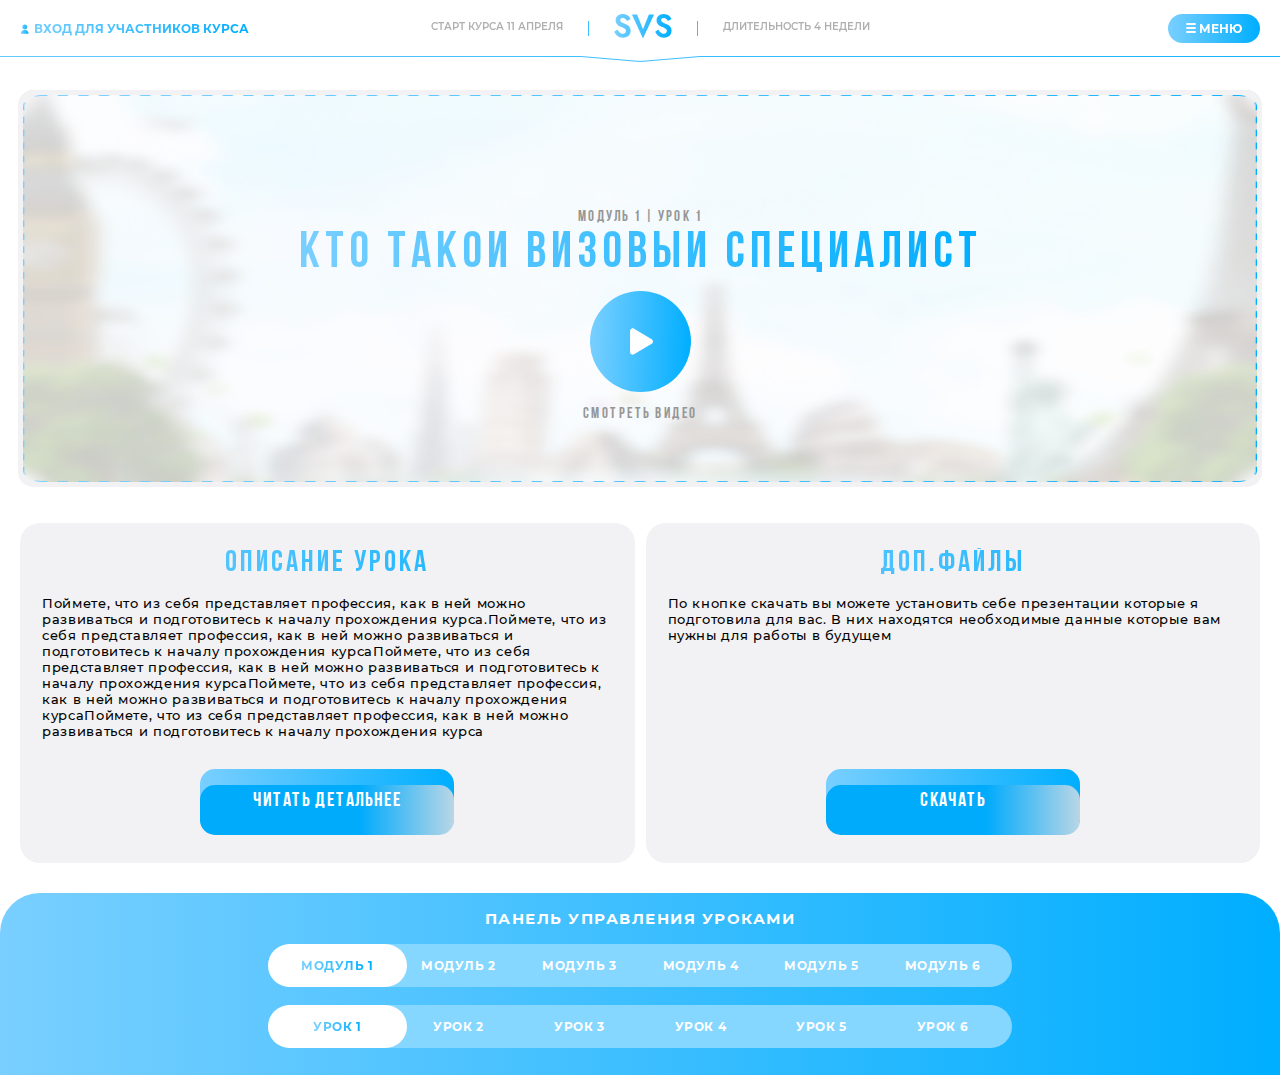
==== course.html @ a7e6e4e8 "dsa" ====
<!DOCTYPE html>
<html lang="ru">
  <head>
    <meta charset="UTF-8" />

    <meta http-equiv="X-UA-Compatible" content="IE=edge" />

    <meta name="viewport" content="width=device-width, initial-scale=1.0" />
    
    <meta name="viewport" content="width=device-width, initial-scale=1, maximum-scale=1">

    <title>SVS</title>

    
    <link
    rel="stylesheet"
    href="https://cdn.jsdelivr.net/npm/swiper@11/swiper-bundle.min.css"
     />

    <link rel="stylesheet" href="css/reset.css" />
    <link href="fonts/Bebas/stylesheet.css" rel="stylesheet" />
    <link href="fonts/Montserrat/stylesheet.css" rel="stylesheet" />
    <link href="https://fonts.googleapis.com/css2?family=Jost:ital,wght@0,100..900;1,100..900&display=swap" rel="stylesheet">
    <link rel="stylesheet" href="css/style.css" />
    <link rel="stylesheet" href="css/course.css">

  

  </head>
  <body>


    <menu class="header__menu">
      <div class="container">
        
        <nav class="footer__nav">
          <ul class="footer__nav-list">
            <li class="footer__nav-item"><a href="#welcome" class="footer__nav-link">ГЛАВНАЯ</a></li>
            <li class="footer__nav-item"><a href="#for" class="footer__nav-link">ДЛЯ КОГО?</a></li>
            <li class="footer__nav-item"><a href="#learn" class="footer__nav-link">ЧЕМУ НАУЧУСЬ?</a></li>
            <li class="footer__nav-item"><a href="#program" class="footer__nav-link">ПРОГРАММА ОБУЧЕНИЯ</a></li>
            <li class="footer__nav-item"><a href="#tariffs" class="footer__nav-link">ТАРИФЫ</a></li>
            <li class="footer__nav-item"><a href="#about" class="footer__nav-link">ОБ АВТОРЕ</a></li>
          </ul>
        </nav>

        <p class="footer__top-line"></p>
      
        <ul class="footer__soc-list">
          <li class="footer__soc-item"><a href="#" class="footer__soc-link">
            <svg class="footer__soc-img" width="16" height="16" viewBox="0 0 16 16" fill="none" xmlns="http://www.w3.org/2000/svg">
              <path d="M7.83489 1.7172C9.76913 1.7172 9.99853 1.72463 10.7628 1.76054C12.726 1.85218 13.643 2.80756 13.7324 4.80625C13.7674 5.5895 13.774 5.82479 13.774 7.80862C13.774 9.79307 13.7668 10.0277 13.7324 10.811C13.6424 12.8078 12.7278 13.7651 10.7628 13.8567C9.99853 13.8926 9.77034 13.9 7.83489 13.9C5.90066 13.9 5.67126 13.8926 4.90759 13.8567C2.93955 13.7644 2.02737 12.8047 1.93802 10.8104C1.90301 10.0271 1.89576 9.79245 1.89576 7.808C1.89576 5.82417 1.90361 5.5895 1.93802 4.80563C2.02797 2.80756 2.94256 1.85156 4.90759 1.75992C5.67186 1.72463 5.90066 1.7172 7.83489 1.7172ZM7.83489 0.37793C5.86746 0.37793 5.62115 0.386598 4.84842 0.42251C2.21753 0.546345 0.755384 2.0435 0.634646 4.74433C0.599028 5.53749 0.590576 5.79012 0.590576 7.808C0.590576 9.82588 0.599028 10.0791 0.634042 10.8717C0.754781 13.57 2.21451 15.0697 4.84782 15.1935C5.62115 15.2294 5.86746 15.2381 7.83489 15.2381C9.80233 15.2381 10.0492 15.2294 10.822 15.1935C13.4504 15.0697 14.9162 13.5725 15.0351 10.8717C15.0708 10.0791 15.0792 9.82588 15.0792 7.808C15.0792 5.79012 15.0708 5.53749 15.0357 4.74495C14.9174 2.04908 13.4559 0.546964 10.8226 0.423129C10.0492 0.386598 9.80233 0.37793 7.83489 0.37793ZM7.83489 3.99266C5.78053 3.99266 4.11494 5.70096 4.11494 7.808C4.11494 9.91504 5.78053 11.624 7.83489 11.624C9.88926 11.624 11.5549 9.91566 11.5549 7.808C11.5549 5.70096 9.88926 3.99266 7.83489 3.99266ZM7.83489 10.2847C6.50134 10.2847 5.42012 9.17637 5.42012 7.808C5.42012 6.44025 6.50134 5.33131 7.83489 5.33131C9.16845 5.33131 10.2497 6.44025 10.2497 7.808C10.2497 9.17637 9.16845 10.2847 7.83489 10.2847ZM11.7022 2.95059C11.2216 2.95059 10.8322 3.34996 10.8322 3.8422C10.8322 4.33444 11.2216 4.73381 11.7022 4.73381C12.1821 4.73381 12.5709 4.33444 12.5709 3.8422C12.5709 3.34996 12.1821 2.95059 11.7022 2.95059Z" fill="#fff"/>
              <defs>
              <linearGradient id="paint0_linear_238_10784" x1="0.590576" y1="9.74628" x2="15.0685" y2="10.1404" gradientUnits="userSpaceOnUse">
              <stop stop-color="#79CFFF"/>
              <stop offset="1" stop-color="#00AEFF"/>
              </linearGradient>
              </defs>
            </svg>  
            <span class="footer__soc-text">
              INSTAGRAM
            </span>
   
          </a></li>
          <li class="footer__soc-item"><a href="#" class="footer__soc-link">
            <svg width="16" height="14" viewBox="0 0 16 14" fill="none" xmlns="http://www.w3.org/2000/svg">
              <path d="M14.9995 0.666112L1.4162 5.91611C0.499531 6.24944 0.499531 6.83278 1.24953 6.99944L4.6662 8.08278L5.99953 12.0828C6.1662 12.4994 6.08286 12.6661 6.49953 12.6661C6.83286 12.6661 6.99953 12.4994 7.1662 12.3328C7.24953 12.2494 7.99953 11.4994 8.83286 10.6661L12.3329 13.2494C12.9995 13.5828 13.4162 13.4161 13.5829 12.6661L15.9162 1.74944C16.1662 0.832778 15.5829 0.332778 14.9995 0.666112ZM13.2495 3.16611L6.74953 9.08278L6.49953 11.8328L5.1662 7.83278L12.8329 2.99944C13.1662 2.74944 13.4995 2.91611 13.2495 3.16611Z" fill="#fff"/>
              <defs>
              <linearGradient id="paint0_linear_238_10781" x1="0.706299" y1="8.664" x2="15.9589" y2="9.16995" gradientUnits="userSpaceOnUse">
              <stop stop-color="#79CFFF"/>
              <stop offset="1" stop-color="#00AEFF"/>
              </linearGradient>
              </defs>
            </svg>           
            <span class="footer__soc-text">TELEGRAM</span>
          </a></li>
          <li class="footer__soc-item"><a href="#" class="footer__soc-link">
            <svg width="17" height="17" viewBox="0 0 17 17" fill="none" xmlns="http://www.w3.org/2000/svg">
              <path d="M0.666992 16.3333L1.78526 12.2675C1.09521 11.0773 0.732616 9.72819 0.733279 8.34476C0.735268 4.01962 4.27168 0.5 8.6168 0.5C10.7254 0.50066 12.7047 1.31806 14.1935 2.80111C15.6817 4.28417 16.501 6.25542 16.5003 8.35201C16.4983 12.6778 12.9619 16.1974 8.6168 16.1974C7.29769 16.1968 5.9978 15.8676 4.84639 15.2422L0.666992 16.3333ZM5.03995 13.8218C6.15092 14.4782 7.21152 14.8714 8.61415 14.872C12.2255 14.872 15.1673 11.9468 15.1693 8.35069C15.1706 4.74729 12.2427 1.82604 8.61945 1.82472C5.00548 1.82472 2.06565 4.74993 2.06432 8.34542C2.06366 9.8133 2.49585 10.9124 3.2217 12.0623L2.55949 14.469L5.03995 13.8218ZM12.5881 10.217C12.539 10.1352 12.4078 10.0864 12.2102 9.98812C12.0134 9.88983 11.0449 9.41549 10.8639 9.35017C10.6836 9.28486 10.5524 9.25187 10.4205 9.44847C10.2892 9.64441 9.91139 10.0864 9.79671 10.217C9.68204 10.3477 9.5667 10.3642 9.36982 10.2659C9.17295 10.1676 8.53792 9.96108 7.78556 9.29278C7.20025 8.77292 6.80451 8.13101 6.68984 7.93441C6.57516 7.73847 6.6779 7.63226 6.77601 7.53462C6.86483 7.44688 6.97288 7.30569 7.07165 7.1909C7.17174 7.07743 7.20422 6.99563 7.27051 6.86434C7.33614 6.73372 7.30366 6.61892 7.25394 6.52063C7.20422 6.42299 6.81048 5.45781 6.64675 5.06528C6.48634 4.6833 6.32393 4.73476 6.20329 4.72882L5.82545 4.72222C5.6942 4.72222 5.48076 4.77104 5.30046 4.96764C5.12016 5.16424 4.61107 5.63792 4.61107 6.60309C4.61107 7.56826 5.31703 8.50045 5.41514 8.63108C5.5139 8.7617 6.80385 10.7422 8.77987 11.5913C9.24984 11.7931 9.61707 11.9139 9.90277 12.0042C10.3747 12.1533 10.8043 12.1322 11.1437 12.0821C11.5222 12.026 12.309 11.6077 12.4734 11.1499C12.6378 10.6914 12.6378 10.2989 12.5881 10.217Z" fill="#fff"/>
              <defs>
              <linearGradient id="paint0_linear_238_10787" x1="0.666992" y1="10.4819" x2="16.488" y2="10.9236" gradientUnits="userSpaceOnUse">
              <stop stop-color="#79CFFF"/>
              <stop offset="1" stop-color="#00AEFF"/>
              </linearGradient>
              </defs>
            </svg>               
            <span class="footer__soc-text">       WHATSAPP</span>
          </a></li>
          <li class="footer__soc-item"><a href="#" class="footer__soc-link">
            <svg width="20" height="12" viewBox="0 0 20 12" fill="none" xmlns="http://www.w3.org/2000/svg">
              <path d="M19.1302 9.23666C18.6948 8.71395 18.1999 8.24547 17.7214 7.7924C17.5512 7.63127 17.3753 7.46468 17.2057 7.29904C16.7187 6.82296 16.701 6.6441 17.0865 6.10333C17.3532 5.73058 17.636 5.35734 17.9095 4.99637C18.1576 4.66888 18.4141 4.3302 18.66 3.99043L18.7105 3.92057C19.1804 3.27036 19.6664 2.59803 19.925 1.78697C19.9922 1.57298 20.0627 1.25809 19.9014 0.994786C19.7403 0.731698 19.4277 0.651434 19.2066 0.613945C19.0972 0.595393 18.9886 0.592861 18.8878 0.592861L15.8104 0.590659L15.785 0.590439C15.3197 0.590439 15.0061 0.809705 14.8264 1.26085C14.6549 1.69189 14.4664 2.15091 14.2514 2.58735C13.8235 3.45644 13.28 4.45743 12.4936 5.29227L12.4604 5.32778C12.3675 5.42758 12.2623 5.5406 12.1854 5.5406C12.1736 5.5406 12.1608 5.53835 12.1463 5.53378C11.9834 5.4703 11.874 5.07598 11.879 4.89255C11.8791 4.89001 11.8791 4.88748 11.8791 4.88495L11.877 1.32812C11.877 1.31579 11.8761 1.30357 11.8745 1.29134C11.7962 0.713146 11.6228 0.353224 10.9676 0.224901C10.9502 0.221433 10.9324 0.219727 10.9147 0.219727H7.71479C7.19346 0.219727 6.90621 0.431617 6.63618 0.748765C6.5633 0.833543 6.41158 1.01004 6.48678 1.22413C6.56308 1.44141 6.81075 1.48788 6.8914 1.50296C7.29173 1.57915 7.51738 1.82402 7.58129 2.25187C7.69288 2.99484 7.70659 3.78784 7.62445 4.74754C7.60155 5.01426 7.55625 5.22026 7.4816 5.39626C7.46426 5.43733 7.40277 5.57138 7.34006 5.57143C7.32013 5.57143 7.2625 5.56361 7.15751 5.49128C6.90929 5.32123 6.72768 5.07856 6.51595 4.77881C5.79567 3.76087 5.19116 2.63948 4.66762 1.34981C4.47346 0.875051 4.11084 0.609266 3.6461 0.601449C3.13545 0.593686 2.67247 0.589943 2.23091 0.589943C1.74845 0.589943 1.30116 0.594402 0.864385 0.603486C0.49048 0.610092 0.231852 0.722175 0.0957664 0.936873C-0.0405393 1.15174 -0.0316761 1.43398 0.122136 1.77563C1.3534 4.51292 2.46978 6.50317 3.742 8.22912C4.63344 9.43682 5.52757 10.2728 6.55559 10.8597C7.63866 11.4793 8.85242 11.7805 10.2661 11.7805C10.4264 11.7805 10.5921 11.7766 10.7592 11.7688C11.5806 11.7288 11.8854 11.4314 11.9239 10.6316C11.9423 10.2228 11.987 9.79416 12.1879 9.42856C12.3147 9.19823 12.433 9.19823 12.4718 9.19823C12.5467 9.19823 12.6395 9.23269 12.7392 9.29727C12.918 9.41398 13.0713 9.57032 13.197 9.7069C13.3153 9.83666 13.4323 9.96773 13.5494 10.0989C13.8021 10.3819 14.0634 10.6745 14.3363 10.952C14.9337 11.5598 15.5918 11.8271 16.3477 11.7691H19.1692C19.1752 11.7691 19.1813 11.7689 19.1873 11.7685C19.4684 11.7499 19.7119 11.594 19.8553 11.3406C20.033 11.0268 20.0294 10.6264 19.8457 10.2694C19.6374 9.86561 19.3671 9.52066 19.1302 9.23666Z" fill="#fff"/>
              <defs>
              <linearGradient id="paint0_linear_238_10795" x1="-0.000244286" y1="7.50804" x2="19.9532" y2="8.47171" gradientUnits="userSpaceOnUse">
              <stop stop-color="#79CFFF"/>
              <stop offset="1" stop-color="#00AEFF"/>
              </linearGradient>
              </defs>
            </svg>
            <span class="footer__soc-text">VKONTAKTE</span>
          </a></li>
     
        </ul>

      </div>
    </menu>

    <div class="popup__note">
      <div class="container">
        <div class="popup__note-inner">

          <h4 class="popup__auth-title">ЗАПИСЬ НА КУРС</h4>
          <h6 class="popup__auth-subtitle">ОСТАВЬТЕ СВОИ КОНТАКТЫ, МЫ С ВАМИ СВЯЖЕМСЯ</h6>
          <form class="popup__auth-form">
            <label for="name"></label>
            <input class="popup__auth-input" type="text" id="name" name="name" placeholder="ВВЕДИТЕ Ф.И.О"/>
            <label for="tel"></label>
            <input class="popup__auth-input" type="tel" id="tel" name="tel"  placeholder="ВАШ НОМЕР ТЕЛЕФОНА"/>
            <label for="inst"></label>
            <input class="popup__auth-input" type="text" id="inst" name="inst"  placeholder="ССЫЛКА НА INSTAGRAM"/>
  
            <button type="button" class="popup__auth-btn">ОТПРАВИТЬ ЗАЯВКУ</button>
          </form>
          <div class="popup__note-secure">
            <svg width="13" height="17" viewBox="0 0 13 17" fill="none" xmlns="http://www.w3.org/2000/svg">
              <path d="M6.50033 0.583496C4.3177 0.583496 2.54199 2.3592 2.54199 4.54183V6.91683H1.75033C1.3304 6.91683 0.927672 7.08364 0.63074 7.38058C0.333807 7.67751 0.166992 8.08024 0.166992 8.50016V14.8335C0.166992 15.2534 0.333807 15.6561 0.63074 15.9531C0.927672 16.25 1.3304 16.4168 1.75033 16.4168H11.2503C11.6703 16.4168 12.073 16.25 12.3699 15.9531C12.6668 15.6561 12.8337 15.2534 12.8337 14.8335V8.50016C12.8337 8.08024 12.6668 7.67751 12.3699 7.38058C12.073 7.08364 11.6703 6.91683 11.2503 6.91683H10.4587V4.54183C10.4587 2.3592 8.68295 0.583496 6.50033 0.583496ZM4.12533 4.54183C4.12533 3.23241 5.19091 2.16683 6.50033 2.16683C7.80974 2.16683 8.87533 3.23241 8.87533 4.54183V6.91683H4.12533V4.54183ZM7.29199 13.0309V14.8335H5.70866V13.0309C5.43188 12.8724 5.20964 12.6337 5.07123 12.3464C4.93283 12.059 4.88476 11.7365 4.93337 11.4212C4.98198 11.106 5.12498 10.8129 5.34351 10.5806C5.56205 10.3483 5.84587 10.1877 6.15753 10.1199C6.38903 10.0687 6.62907 10.0702 6.85994 10.1241C7.09081 10.178 7.30663 10.2831 7.49148 10.4316C7.67633 10.58 7.8255 10.7681 7.928 10.9819C8.03049 11.1957 8.08368 11.4297 8.08366 11.6668C8.0832 11.9437 8.00979 12.2156 7.8708 12.455C7.73182 12.6945 7.53218 12.8931 7.29199 13.0309Z" fill="#B2B2B2"/>
            </svg>
            <span class="popup__secure-text">ВАШИ ДАННЫЕ В БЕЗОПАСНОСТИ И НЕ БУДУТ ПЕРЕДАНЫ ТРЕТИМ ЛИЦАМ</span>  
          </div>

        </div>
        <a class="popup__note-link">
          <svg width="10" height="11" viewBox="0 0 10 11" fill="none" xmlns="http://www.w3.org/2000/svg">
            <path d="M0.575758 4.4242L0.646469 4.49491L3.07576 6.9242L3.14647 6.99491L3.21718 6.9242L3.92418 6.2172L3.99489 6.14648L3.92418 6.07577L2.44839 4.59998H6.14997H6.24997C6.53231 4.59998 6.81189 4.6556 7.07274 4.76364C7.33359 4.87169 7.5706 5.03006 7.77025 5.22971C7.96989 5.42935 8.12826 5.66637 8.23631 5.92722C8.34436 6.18807 8.39997 6.46764 8.39997 6.74998C8.39997 7.03233 8.34436 7.3119 8.23631 7.57275C8.12826 7.8336 7.96989 8.07062 7.77025 8.27026C7.5706 8.46991 7.33359 8.62828 7.07274 8.73633C6.81189 8.84437 6.53231 8.89999 6.24997 8.89999H6.14997H3.59997H3.49997H3.39997V8.90837C3.27794 8.929 3.16437 8.98705 3.0757 9.07572C2.96318 9.18824 2.89997 9.34086 2.89997 9.49999C2.89997 9.65912 2.96318 9.81173 3.0757 9.92425C3.16437 10.0129 3.27794 10.071 3.39997 10.0916V10.1H3.49997H3.59997H6.14997H6.24997H6.34997V10.0985C7.20217 10.0731 8.01414 9.72343 8.61878 9.11879C9.22341 8.51415 9.57305 7.70219 9.59848 6.84998H9.59997V6.74998V6.64998H9.59848C9.57305 5.79778 9.22341 4.98581 8.61878 4.38118C8.01414 3.77654 7.20217 3.4269 6.34997 3.40148V3.39998H6.24997H6.14997H2.44839L3.92418 1.9242L3.99489 1.85348L3.92418 1.78277L3.21718 1.07577L3.14647 1.00506L3.07576 1.07577L0.646469 3.50506L0.575758 3.57577L0.505047 3.64648L0.222258 3.92927L0.151547 3.99998L0.222258 4.0707L0.505047 4.35348L0.575758 4.4242Z" fill="#626262" stroke="#626262" stroke-width="0.2"/>
          </svg>
          ВЕРНУТЬСЯ НА ГЛАВНУЮ
        </a>
      </div>
    </div>

    <div class="popup__auth">
      <div class="container">
        <h4 class="popup__auth-title">АВТОРИЗАЦИЯ ДЛЯ УЧАСТНИКОВ КУРСА</h4>
        <h6 class="popup__auth-subtitle">АВТОРИЗИРУЙТЕСЬ ДЛЯ ВХОДА НА ПЛАТФОРМУ</h6>
        <form class="popup__auth-form">
          <label for="username"></label>
          <input class="popup__auth-input" type="text" id="login" name="username" placeholder="ВВЕДИТЕ ЛОГИН"/>
          <label for="pass"></label>
          <input class="popup__auth-input" type="password" id="pass" name="password" required placeholder="ВВЕДИТЕ ПАРОЛЬ"/>

          <button type="button" class="popup__auth-btn">ВОЙТИ</button>
        </form>
      </div>
    </div>

    <div class="popup__lesson">
      <div class="container">
        <h4 class="popup__auth-title">ОПИСАНИЕ УРОКА</h4>
        <img src="img/popup__lesson.png" alt="" class="popup__lessong-img">
        <p class="popup__lesson-text">
          Поймете, что из себя представляет профессия, как в ней можно развиваться и подготовитесь к началу прохождения курса.Поймете, что из себя представляет профессия, как в ней можно развиваться и подготовитесь к началу прохождения курсаПоймете, что из себя представляет профессия, как в ней можно развиваться и подготовитесь к началу прохождения курсаПоймете, что из себя представляет профессия, как в ней можно развиваться и подготовитесь к началу прохождения курсаПоймете, что из себя представляет профессия, как в ней можно развиваться и подготовитесь к началу прохождения курса.Поймете, что из себя представляет профессия, как в ней можно развиваться и подготовитесь к началу прохождения курса.Поймете, что из себя представляет профессия, как в ней можно развиваться и подготовитесь к началу прохождения курсаПоймете, что из себя представляет профессия, как в ней можно развиваться и подготовитесь к началу прохождения курсаПоймете, что из себя представляет профессия, как в ней можно развиваться и подготовитесь к началу прохождения курсаПоймете, что из себя представляет профессия, как в ней можно развиваться и подготовитесь к началу прохождения курсаПоймете, что из себя представляет профессия, как в ней можно развиваться и подготовитесь к началу прохождения курса.Поймете, что из себя представляет профессия, как в ней можно развиваться и подготовитесь к началу прохождения курсаПоймете, что из себя представляет профессия, как в ней можно развиваться и подготовитесь к началу прохождения курсаПоймете, что из себя представляет профессия, как в ней можно развиваться и подготовитесь к началу прохождения курсаПоймете, что из себя представляет профессия, как в ней можно развиваться и подготовитесь к началу прохождения курсаПоймете, что из себя представляет профессия, как в ней можно развиваться и подготовитесь к началу прохождения курса.Поймете, что из себя представляет профессия, как в ней можно развиваться и подготовитесь к началу прохождения курсаПоймете, что из себя представляет профессия, как в ней можно развиваться и подготовитесь к началу прохождения курсаПоймете, что из себя представляет профессия, как в ней можно развиваться и подготовитесь к началу прохождения курсаПоймете, что из себя представляет профессия, как в ней можно развиваться и подготовитесь к началу прохождения курсаПоймете, что из себя представляет профессия, как в ней можно развиваться и подготовитесь к началу прохождения курса.Поймете, что из себя представляет профессия, как в ней можно развиваться и подготовитесь к началу прохождения курсаПоймете, что из себя представляет профессия, как в ней можно развиваться и подготовитесь к началу прохождения курсаПоймете, что из себя представляет профессия, как в ней можно развиваться и подготовитесь к началу прохождения курсаПоймете, что из себя представляет профессия, как в ней можно развиваться и подготовитесь к началу прохождения курсаПоймете, что из себя представляет профессия, как в ней можно развиваться и подготовитесь к началу прохождения курса.Поймете, что из себя представляет профессия, как в ней можно развиваться и подготовитесь к началу прохождения курсаПоймете, что из себя представляет профессия, как в ней можно развиваться и подготовитесь к началу прохождения курсаПоймете, что из себя представляет профессия, как в ней можно развиваться и подготовитесь к началу прохождения курсаПоймете, что из себя представляет профессия, как в ней можно развиваться и подготовитесь к началу прохождения курсаПоймете, что из себя представляет профессия, как в ней можно развиваться и подготовитесь к началу прохождения курса.Поймете, что из себя представляет профессия, как в ней можно развиваться и подготовитесь к началу прохождения курсаПоймете, что из себя представляет профессия, как в ней можно развиваться и подготовитесь к началу прохождения курсаПоймете, что из себя представляет профессия, как в ней можно развиваться и подготовитесь к началу прохождения курсаПоймете, что из себя представляет профессия, как в ней можно развиваться и подготовитесь к началу прохождения курса
        </p>

        <a class="popup__lesson-link">
          <svg width="10" height="11" viewBox="0 0 10 11" fill="none" xmlns="http://www.w3.org/2000/svg">
            <path d="M0.575758 4.4242L0.646469 4.49491L3.07576 6.9242L3.14647 6.99491L3.21718 6.9242L3.92418 6.2172L3.99489 6.14648L3.92418 6.07577L2.44839 4.59998H6.14997H6.24997C6.53231 4.59998 6.81189 4.6556 7.07274 4.76364C7.33359 4.87169 7.5706 5.03006 7.77025 5.22971C7.96989 5.42935 8.12826 5.66637 8.23631 5.92722C8.34436 6.18807 8.39997 6.46764 8.39997 6.74998C8.39997 7.03233 8.34436 7.3119 8.23631 7.57275C8.12826 7.8336 7.96989 8.07062 7.77025 8.27026C7.5706 8.46991 7.33359 8.62828 7.07274 8.73633C6.81189 8.84437 6.53231 8.89999 6.24997 8.89999H6.14997H3.59997H3.49997H3.39997V8.90837C3.27794 8.929 3.16437 8.98705 3.0757 9.07572C2.96318 9.18824 2.89997 9.34086 2.89997 9.49999C2.89997 9.65912 2.96318 9.81173 3.0757 9.92425C3.16437 10.0129 3.27794 10.071 3.39997 10.0916V10.1H3.49997H3.59997H6.14997H6.24997H6.34997V10.0985C7.20217 10.0731 8.01414 9.72343 8.61878 9.11879C9.22341 8.51415 9.57305 7.70219 9.59848 6.84998H9.59997V6.74998V6.64998H9.59848C9.57305 5.79778 9.22341 4.98581 8.61878 4.38118C8.01414 3.77654 7.20217 3.4269 6.34997 3.40148V3.39998H6.24997H6.14997H2.44839L3.92418 1.9242L3.99489 1.85348L3.92418 1.78277L3.21718 1.07577L3.14647 1.00506L3.07576 1.07577L0.646469 3.50506L0.575758 3.57577L0.505047 3.64648L0.222258 3.92927L0.151547 3.99998L0.222258 4.0707L0.505047 4.35348L0.575758 4.4242Z" fill="white" stroke="white" stroke-width="0.2"/>
          </svg>
            
          ВЕРНУТЬСЯ НА ГЛАВНУЮ
        </a>
      </div>
    </div>

    <header class="header">
      <div class="container">
        <div class="header__inner">
          <button class="header__btn-auth">
            <svg class="header_btn-img" width="9" height="10" viewBox="0 0 9 10" fill="none" xmlns="http://www.w3.org/2000/svg">
              <path d="M4.79019 5.55415C6.16519 5.55415 7.27283 4.44651 7.27283 3.07151C7.27283 1.69651 6.16519 0.588867 4.79019 0.588867C3.43429 0.588867 2.30755 1.69651 2.30755 3.07151C2.30755 4.44651 3.41519 5.55415 4.79019 5.55415ZM4.80929 5.8788C0.684289 5.82151 0.932553 9.67914 0.932553 9.67914H8.62873C8.62873 9.67914 8.68603 5.93609 4.80929 5.8788Z" fill="url(#paint0_linear_2004_738)"/>
              <defs>
              <linearGradient id="paint0_linear_2004_738" x1="0.929687" y1="6.3197" x2="8.62448" y2="6.50164" gradientUnits="userSpaceOnUse">
              <stop stop-color="#79CFFF"/>
              <stop offset="1" stop-color="#00AEFF"/>
              </linearGradient>
              </defs>
            </svg>  
            <span>ВХОД ДЛЯ УЧАСТНИКОВ КУРСА</span>
          </button>
          <ul class="header__list">
            <li class="header__item">
              <span class="header__item-text">СТАРТ КУРСА 11 АПРЕЛЯ</span>
            </li>
            <li class="header__item">
              <p class="header__item-line"></p>
            </li>
            <li class="header__item">
              <a href="index.html" class="header__item-link">
                <img src="img/header__logo.svg" alt="" class="header__item-logo">
              </a>
            </li>
            <li class="header__item">
              <p class="header__item-line"></p>
            </li>
            <li class="header__item">
              <span class="header__item-text">ДЛИТЕЛЬНОСТЬ 4 НЕДЕЛИ</span>
            </li>
          </ul>
          <button class="header__menu-btn">
            <svg width="10" height="10" viewBox="0 0 10 10" fill="none" xmlns="http://www.w3.org/2000/svg">
              <path d="M1 1H9M1 5H9M1 9H9" stroke="white" stroke-width="1.83333" stroke-linecap="round" stroke-linejoin="round"/>
            </svg>
            <span>МЕНЮ</span>  
          </button>
        </div>

      </div>

    

    </header>

    <main class="main">

      <section class="course">
        <div class="container">
          <div class="course__inner">
            <div class="course__descr">
              <h4 class="popup__auth-title">ОПИСАНИЕ УРОКА</h4>
              <img src="img/popup__lesson.png" alt="" class="popup__lessong-img">
              <p class="popup__lesson-text">
                Поймете, что из себя представляет профессия, как в ней можно развиваться и подготовитесь к началу прохождения курса.Поймете, что из себя представляет профессия, как в ней можно развиваться и подготовитесь к началу прохождения курсаПоймете, что из себя представляет профессия, как в ней можно развиваться и подготовитесь к началу прохождения курсаПоймете, что из себя представляет профессия, как в ней можно развиваться и подготовитесь к началу прохождения курсаПоймете, что из себя представляет профессия, как в ней можно развиваться и подготовитесь к началу прохождения курса              </p>

              <button class="course__descr-btn">
                ЧИТАТЬ ДЕТАЛЬНЕЕ
              </button>
            </div>
            <div class="course__content">

              <div class="course__content-inner">
                <h5 class="course__content-toptitle">МОДУЛЬ 1 | УРОК 1</h5>
                <h2 class="course__content-title">Кто такой визовый специалист</h2>

                <img src="img/course__content-icon.svg" alt="" class="course__content-icon">
              <h5 class="course__content-toptitle">СМОТРЕТЬ ВИДЕО</h5>

              </div>
              <video class="course__content-video" src="video/course-1.mp4" controls preload="metadata"></video>

            </div>
            <div class="course__descr">
              <h4 class="popup__auth-title">ДОП.ФАЙЛЫ</h4>
              <img src="img/popup__lesson.png" alt="" class="popup__lessong-img">
              <p class="popup__lesson-text">
                По кнопке скачать вы можете установить себе презентации которые я подготовила для вас. В них находятся необходимые данные которые вам нужны для работы в будущем
              </p>

              <button class="course__descr-btn">
                СКАЧАТЬ
              </button>
            </div>
            <div class="course__descr-inner">
              <div class="course__descr">
                <h4 class="popup__auth-title">ОПИСАНИЕ УРОКА</h4>
                <img src="img/popup__lesson.png" alt="" class="popup__lessong-img">
                <p class="popup__lesson-text">
                  Поймете, что из себя представляет профессия, как в ней можно развиваться и подготовитесь к началу прохождения курса.Поймете, что из себя представляет профессия, как в ней можно развиваться и подготовитесь к началу прохождения курсаПоймете, что из себя представляет профессия, как в ней можно развиваться и подготовитесь к началу прохождения курсаПоймете, что из себя представляет профессия, как в ней можно развиваться и подготовитесь к началу прохождения курсаПоймете, что из себя представляет профессия, как в ней можно развиваться и подготовитесь к началу прохождения курса              </p>
  
                <button class="course__descr-btn">
                  ЧИТАТЬ ДЕТАЛЬНЕЕ
                </button>
              </div>
              <div class="course__descr">
                <h4 class="popup__auth-title">ДОП.ФАЙЛЫ</h4>
                <img src="img/popup__lesson.png" alt="" class="popup__lessong-img">
                <p class="popup__lesson-text">
                  По кнопке скачать вы можете установить себе презентации которые я подготовила для вас. В них находятся необходимые данные которые вам нужны для работы в будущем
                </p>
  
                <button class="course__descr-btn">
                  СКАЧАТЬ
                </button>
              </div>
            </div>
          </div>
        </div>
      </section>

    </main>

    <foooter class="course__footer">
      <div class="container">
        <div class="course__footer-inner">
          <h2 class="course__footer-title">ПАНЕЛЬ УПРАВЛЕНИЯ УРОКАМИ</h2>
          <div class="course__footer-btns">
            <button class="course__footer-btn active">
              <span class="course__footer-text">
                МОДУЛЬ 1
              </span>
            </button>
            <button class="course__footer-btn">
              <span class="course__footer-text">
                МОДУЛЬ 2
              </span>
            </button>
            <button class="course__footer-btn">
              <span class="course__footer-text">
                МОДУЛЬ 3
              </span>
            </button>
            <button class="course__footer-btn">
              <span class="course__footer-text">
                МОДУЛЬ 4
              </span>
            </button>
            <button class="course__footer-btn">
              <span class="course__footer-text">
                МОДУЛЬ 5
              </span>
            </button>
            <button class="course__footer-btn">
              <span class="course__footer-text">
                МОДУЛЬ 6
              </span>
            </button>
          </div>
          <div class="course__footer-btns">
            <button class="course__footer-btn active">
              <span class="course__footer-text">
                УРОК 1
              </span>
            </button>
            <button class="course__footer-btn">
              <span class="course__footer-text">
                УРОК 2
              </span>
            </button>
            <button class="course__footer-btn">
              <span class="course__footer-text">
                УРОК 3
              </span>
            </button>
            <button class="course__footer-btn">
              <span class="course__footer-text">
                УРОК 4
              </span>
            </button>
            <button class="course__footer-btn">
              <span class="course__footer-text">
                УРОК 5
              </span>
            </button>
            <button class="course__footer-btn">
              <span class="course__footer-text">
                УРОК 6
              </span>
            </button>
          </div>

          <div class="swiper-footer1 mobile">

            <div class="swiper-wrapper">

              <div class="swiper-slide">
                <button class="course__footer-btn active">
                  <span class="course__footer-text">
                    МОДУЛЬ 1
                  </span>
                </button>
              </div>
              <div class="swiper-slide">
                <button class="course__footer-btn ">
                  <span class="course__footer-text">
                    МОДУЛЬ 2
                  </span>
                </button>
              </div>
              <div class="swiper-slide">
                <button class="course__footer-btn ">
                  <span class="course__footer-text">
                    МОДУЛЬ 3
                  </span>
                </button>
              </div>
              <div class="swiper-slide">
                <button class="course__footer-btn ">
                  <span class="course__footer-text">
                    МОДУЛЬ 4
                  </span>
                </button>
              </div>
              <div class="swiper-slide">
                <button class="course__footer-btn ">
                  <span class="course__footer-text">
                    МОДУЛЬ 5
                  </span>
                </button>
              </div>
              <div class="swiper-slide">
                <button class="course__footer-btn ">
                  <span class="course__footer-text">
                    МОДУЛЬ 6
                  </span>
                </button>
              </div>
            

        
            </div>

            <div class="swiper-pagination"></div>

          </div>
          <div class="swiper-footer2 mobile">

            <div class="swiper-wrapper">

              <div class="swiper-slide">
                <button class="course__footer-btn active">
                  <span class="course__footer-text">
                    УРОК 1
                  </span>
                </button>
              </div>
              <div class="swiper-slide">
                <button class="course__footer-btn ">
                  <span class="course__footer-text">
                    УРОК 2
                  </span>
                </button>
              </div>
              <div class="swiper-slide">
                <button class="course__footer-btn ">
                  <span class="course__footer-text">
                    УРОК 3
                  </span>
                </button>
              </div>
              <div class="swiper-slide">
                <button class="course__footer-btn ">
                  <span class="course__footer-text">
                    УРОК 4
                  </span>
                </button>
              </div>
              <div class="swiper-slide">
                <button class="course__footer-btn ">
                  <span class="course__footer-text">
                    УРОК 5
                  </span>
                </button>
              </div>
              <div class="swiper-slide">
                <button class="course__footer-btn ">
                  <span class="course__footer-text">
                    УРОК 6
                  </span>
                </button>
              </div>
            

        
            </div>

            <div class="swiper-pagination"></div>

          </div>
        </div>
      </div>
    </foooter>


    <script src="https://cdn.jsdelivr.net/npm/swiper@11/swiper-bundle.min.js"></script>
    <script src="js/course.js"></script>
    <script src="js/main.js"></script>


  </body>
</html>
---- fonts/Bebas/stylesheet.css ----
@font-face {
    font-family: 'Bebas Neue';
    src: url('BebasNeueBold.eot');
    src: local('Bebas Neue Bold'), local('BebasNeueBold'),
        url('BebasNeueBold.eot?#iefix') format('embedded-opentype'),
        url('BebasNeueBold.woff2') format('woff2'),
        url('BebasNeueBold.woff') format('woff'),
        url('BebasNeueBold.ttf') format('truetype');
    font-weight: bold;
    font-style: normal;
}

@font-face {
    font-family: 'Bebas Neue';
    src: url('BebasNeue-Thin.eot');
    src: local('Bebas Neue Thin'), local('BebasNeue-Thin'),
        url('BebasNeue-Thin.eot?#iefix') format('embedded-opentype'),
        url('BebasNeue-Thin.woff2') format('woff2'),
        url('BebasNeue-Thin.woff') format('woff'),
        url('BebasNeue-Thin.ttf') format('truetype');
    font-weight: 100;
    font-style: normal;
}

@font-face {
    font-family: 'Bebas Neue';
    src: url('BebasNeueLight.eot');
    src: local('Bebas Neue Light'), local('BebasNeueLight'),
        url('BebasNeueLight.eot?#iefix') format('embedded-opentype'),
        url('BebasNeueLight.woff2') format('woff2'),
        url('BebasNeueLight.woff') format('woff'),
        url('BebasNeueLight.ttf') format('truetype');
    font-weight: 300;
    font-style: normal;
}

@font-face {
    font-family: 'Bebas Neue Book';
    src: url('BebasNeueBook.eot');
    src: local('Bebas Neue Book'), local('BebasNeueBook'),
        url('BebasNeueBook.eot?#iefix') format('embedded-opentype'),
        url('BebasNeueBook.woff2') format('woff2'),
        url('BebasNeueBook.woff') format('woff'),
        url('BebasNeueBook.ttf') format('truetype');
    font-weight: normal;
    font-style: normal;
}

@font-face {
    font-family: 'Bebas Neue';
    src: url('BebasNeueRegular.eot');
    src: local('Bebas Neue Regular'), local('BebasNeueRegular'),
        url('BebasNeueRegular.eot?#iefix') format('embedded-opentype'),
        url('BebasNeueRegular.woff2') format('woff2'),
        url('BebasNeueRegular.woff') format('woff'),
        url('BebasNeueRegular.ttf') format('truetype');
    font-weight: normal;
    font-style: normal;
}



@font-face {
    font-family: 'Corvetta';
    src: url('../Corvetta/Corvetta.ttf');
    font-weight: 400;
    font-style: normal;
}
@font-face {
    font-family: 'Nebula';
    src: url('../Nebula/Nebula-Regular.otf');
    font-weight: 400;
    font-style: normal;
}
---- fonts/Montserrat/stylesheet.css ----
@font-face {
    font-family: 'Montserrat';
    src: url('Montserrat-ExtraLight.eot');
    src: local('Montserrat ExtraLight'), local('Montserrat-ExtraLight'),
        url('Montserrat-ExtraLight.eot?#iefix') format('embedded-opentype'),
        url('Montserrat-ExtraLight.woff2') format('woff2'),
        url('Montserrat-ExtraLight.woff') format('woff'),
        url('Montserrat-ExtraLight.ttf') format('truetype');
    font-weight: 200;
    font-style: normal;
}

@font-face {
    font-family: 'Montserrat';
    src: url('Montserrat-MediumItalic.eot');
    src: local('Montserrat Medium Italic'), local('Montserrat-MediumItalic'),
        url('Montserrat-MediumItalic.eot?#iefix') format('embedded-opentype'),
        url('Montserrat-MediumItalic.woff2') format('woff2'),
        url('Montserrat-MediumItalic.woff') format('woff'),
        url('Montserrat-MediumItalic.ttf') format('truetype');
    font-weight: 500;
    font-style: italic;
}

@font-face {
    font-family: 'Montserrat';
    src: url('Montserrat-Italic.eot');
    src: local('Montserrat Italic'), local('Montserrat-Italic'),
        url('Montserrat-Italic.eot?#iefix') format('embedded-opentype'),
        url('Montserrat-Italic.woff2') format('woff2'),
        url('Montserrat-Italic.woff') format('woff'),
        url('Montserrat-Italic.ttf') format('truetype');
    font-weight: normal;
    font-style: italic;
}

@font-face {
    font-family: 'Montserrat';
    src: url('Montserrat-Regular.eot');
    src: local('Montserrat Regular'), local('Montserrat-Regular'),
        url('Montserrat-Regular.eot?#iefix') format('embedded-opentype'),
        url('Montserrat-Regular.woff2') format('woff2'),
        url('Montserrat-Regular.woff') format('woff'),
        url('Montserrat-Regular.ttf') format('truetype');
    font-weight: normal;
    font-style: normal;
}

@font-face {
    font-family: 'Montserrat';
    src: url('Montserrat-ThinItalic.eot');
    src: local('Montserrat Thin Italic'), local('Montserrat-ThinItalic'),
        url('Montserrat-ThinItalic.eot?#iefix') format('embedded-opentype'),
        url('Montserrat-ThinItalic.woff2') format('woff2'),
        url('Montserrat-ThinItalic.woff') format('woff'),
        url('Montserrat-ThinItalic.ttf') format('truetype');
    font-weight: 100;
    font-style: italic;
}

@font-face {
    font-family: 'Montserrat';
    src: url('Montserrat-Bold.eot');
    src: local('Montserrat Bold'), local('Montserrat-Bold'),
        url('Montserrat-Bold.eot?#iefix') format('embedded-opentype'),
        url('Montserrat-Bold.woff2') format('woff2'),
        url('Montserrat-Bold.woff') format('woff'),
        url('Montserrat-Bold.ttf') format('truetype');
    font-weight: bold;
    font-style: normal;
}

@font-face {
    font-family: 'Montserrat';
    src: url('Montserrat-Light.eot');
    src: local('Montserrat Light'), local('Montserrat-Light'),
        url('Montserrat-Light.eot?#iefix') format('embedded-opentype'),
        url('Montserrat-Light.woff2') format('woff2'),
        url('Montserrat-Light.woff') format('woff'),
        url('Montserrat-Light.ttf') format('truetype');
    font-weight: 300;
    font-style: normal;
}

@font-face {
    font-family: 'Montserrat';
    src: url('Montserrat-Black.eot');
    src: local('Montserrat Black'), local('Montserrat-Black'),
        url('Montserrat-Black.eot?#iefix') format('embedded-opentype'),
        url('Montserrat-Black.woff2') format('woff2'),
        url('Montserrat-Black.woff') format('woff'),
        url('Montserrat-Black.ttf') format('truetype');
    font-weight: 900;
    font-style: normal;
}

@font-face {
    font-family: 'Montserrat';
    src: url('Montserrat-Medium.eot');
    src: local('Montserrat Medium'), local('Montserrat-Medium'),
        url('Montserrat-Medium.eot?#iefix') format('embedded-opentype'),
        url('Montserrat-Medium.woff2') format('woff2'),
        url('Montserrat-Medium.woff') format('woff'),
        url('Montserrat-Medium.ttf') format('truetype');
    font-weight: 500;
    font-style: normal;
}

@font-face {
    font-family: 'Montserrat';
    src: url('Montserrat-ExtraLightItalic.eot');
    src: local('Montserrat ExtraLight Italic'), local('Montserrat-ExtraLightItalic'),
        url('Montserrat-ExtraLightItalic.eot?#iefix') format('embedded-opentype'),
        url('Montserrat-ExtraLightItalic.woff2') format('woff2'),
        url('Montserrat-ExtraLightItalic.woff') format('woff'),
        url('Montserrat-ExtraLightItalic.ttf') format('truetype');
    font-weight: 200;
    font-style: italic;
}

@font-face {
    font-family: 'Montserrat';
    src: url('Montserrat-BlackItalic.eot');
    src: local('Montserrat Black Italic'), local('Montserrat-BlackItalic'),
        url('Montserrat-BlackItalic.eot?#iefix') format('embedded-opentype'),
        url('Montserrat-BlackItalic.woff2') format('woff2'),
        url('Montserrat-BlackItalic.woff') format('woff'),
        url('Montserrat-BlackItalic.ttf') format('truetype');
    font-weight: 900;
    font-style: italic;
}

@font-face {
    font-family: 'Montserrat';
    src: url('Montserrat-ExtraBoldItalic.eot');
    src: local('Montserrat ExtraBold Italic'), local('Montserrat-ExtraBoldItalic'),
        url('Montserrat-ExtraBoldItalic.eot?#iefix') format('embedded-opentype'),
        url('Montserrat-ExtraBoldItalic.woff2') format('woff2'),
        url('Montserrat-ExtraBoldItalic.woff') format('woff'),
        url('Montserrat-ExtraBoldItalic.ttf') format('truetype');
    font-weight: 800;
    font-style: italic;
}

@font-face {
    font-family: 'Montserrat';
    src: url('Montserrat-SemiBoldItalic.eot');
    src: local('Montserrat SemiBold Italic'), local('Montserrat-SemiBoldItalic'),
        url('Montserrat-SemiBoldItalic.eot?#iefix') format('embedded-opentype'),
        url('Montserrat-SemiBoldItalic.woff2') format('woff2'),
        url('Montserrat-SemiBoldItalic.woff') format('woff'),
        url('Montserrat-SemiBoldItalic.ttf') format('truetype');
    font-weight: 600;
    font-style: italic;
}

@font-face {
    font-family: 'Montserrat';
    src: url('Montserrat-ExtraBold.eot');
    src: local('Montserrat ExtraBold'), local('Montserrat-ExtraBold'),
        url('Montserrat-ExtraBold.eot?#iefix') format('embedded-opentype'),
        url('Montserrat-ExtraBold.woff2') format('woff2'),
        url('Montserrat-ExtraBold.woff') format('woff'),
        url('Montserrat-ExtraBold.ttf') format('truetype');
    font-weight: 800;
    font-style: normal;
}

@font-face {
    font-family: 'Montserrat';
    src: url('Montserrat-BoldItalic.eot');
    src: local('Montserrat Bold Italic'), local('Montserrat-BoldItalic'),
        url('Montserrat-BoldItalic.eot?#iefix') format('embedded-opentype'),
        url('Montserrat-BoldItalic.woff2') format('woff2'),
        url('Montserrat-BoldItalic.woff') format('woff'),
        url('Montserrat-BoldItalic.ttf') format('truetype');
    font-weight: bold;
    font-style: italic;
}

@font-face {
    font-family: 'Montserrat';
    src: url('Montserrat-LightItalic.eot');
    src: local('Montserrat Light Italic'), local('Montserrat-LightItalic'),
        url('Montserrat-LightItalic.eot?#iefix') format('embedded-opentype'),
        url('Montserrat-LightItalic.woff2') format('woff2'),
        url('Montserrat-LightItalic.woff') format('woff'),
        url('Montserrat-LightItalic.ttf') format('truetype');
    font-weight: 300;
    font-style: italic;
}

@font-face {
    font-family: 'Montserrat';
    src: url('Montserrat-SemiBold.eot');
    src: local('Montserrat SemiBold'), local('Montserrat-SemiBold'),
        url('Montserrat-SemiBold.eot?#iefix') format('embedded-opentype'),
        url('Montserrat-SemiBold.woff2') format('woff2'),
        url('Montserrat-SemiBold.woff') format('woff'),
        url('Montserrat-SemiBold.ttf') format('truetype');
    font-weight: 600;
    font-style: normal;
}

@font-face {
    font-family: 'Montserrat';
    src: url('Montserrat-Thin.eot');
    src: local('Montserrat Thin'), local('Montserrat-Thin'),
        url('Montserrat-Thin.eot?#iefix') format('embedded-opentype'),
        url('Montserrat-Thin.woff2') format('woff2'),
        url('Montserrat-Thin.woff') format('woff'),
        url('Montserrat-Thin.ttf') format('truetype');
    font-weight: 100;
    font-style: normal;
}
---- css/style.css ----
html {
  box-sizing: border-box;
  -webkit-box-sizing: border-box;
  -moz-box-sizing: border-box;
}

*,
*::after,
*::before {
  box-sizing: inherit;
  -webkit-box-sizing: border-box;
  -moz-box-sizing: border-box;
}
html,
body {
  overflow-x: hidden;
}
body {
  position: relative;
}

body {
  color: #000000;
  font-family: "Bebas Neue", sans-serif;
  font-style: normal;
  line-height: normal;
  overflow-x: hidden;
  font-weight: 500;
  background: white;
}

input,
textarea {
  font-family: "Bebas Neue", sans-serif;
}

input:focus, textarea:focus{
  outline: none;
}

button {
  padding: 0;
}

a,
button {
  text-decoration: none;
  color: inherit;
  -webkit-transition: 0.3s all ease;
  -moz-transition: 0.3s all ease;
  -ms-transition: 0.3s all ease;
  -o-transition: 0.3s all ease;
  transition: 0.3s all ease;
  cursor: pointer;
  font-family: "Bebas Neue", sans-serif;
  border: none;
}

svg,
svg g,
svg g path,
svg path,
::before,
::after {
  -webkit-transition: 0.3s all ease;
  -moz-transition: 0.3s all ease;
  -ms-transition: 0.3s all ease;
  -o-transition: 0.3s all ease;
  transition: 0.3s all ease;
}

h1 {
  font-size: 150px;
  font-weight: bold;
  line-height: 100%;

  background-image: linear-gradient(90deg, #79cfff 0%, #00aeff 100%);
  color: transparent;
  -webkit-background-clip: text;
  background-clip: text;

  letter-spacing: calc(150px / 10);
}

h2 {
  font-size: 65px;
  font-weight: bold;
  line-height: 100%;

  background-image: linear-gradient(90deg, #79cfff 0%, #00aeff 100%);
  color: transparent;
  -webkit-background-clip: text;
  background-clip: text;

  letter-spacing: calc(65px / 10);
}

img {
  object-fit: cover;
}

ul {
  list-style: none;
}

.mobile {
  display: none !important;
}

.container {
  max-width: 1640px;
  padding: 0 20px;
  margin: 0 auto;
}

.header {
  background: url("../img/header__back.png") no-repeat center;
  position: fixed;
  top: -5px;
  width: 100%;
  z-index: 99;
  
}

.header__inner {
  display: flex;
  align-items: center;
  justify-content: space-between;
  padding: 16px 0 21px;
}

.header__btn-auth {
  background: #fff;
  display: flex;
  align-items: center;
  gap: 5px;
  font-family: "Montserrat", sans-serif;
  font-weight: bold;
  font-size: 12px;

  /*/ accent color /*/

  background-image: linear-gradient(90deg, #79cfff 0%, #00aeff 100%);
  color: transparent;
  -webkit-background-clip: text;
  background-clip: text;

  /*/  accent color /*/
}


/*/ header-menu /*/

.header__menu, .popup__auth, .popup__note, .popup__lesson{
  position: fixed;
  width: 100%;
  top: 54px;
  z-index: 98;
  height: calc(100svh - 50px);
  background: #fff;
  transition: .3s all ease;
  transform: translateY(-110%);
}

/*/ popup-note /*/

.popup__note{
  background: transparent;
  backdrop-filter: blur(50px);
}

.popup__note .container{
  display: flex;
  flex-direction: column;
  justify-content: center;
  align-items: center;
  height: 100%;
}

.popup__note-inner{
  background: #fff;
  border-radius: 10px;
  padding: 38px 22px;
  display: flex;
  flex-direction: column;
  align-items: center;
  margin-top: 55px;
  position: relative;
  z-index: 1;
}

.popup__note .popup__auth-subtitle{
  margin: 0px 0 13px;
}

.popup__note .popup__auth-form{
  min-width: 308px;
}

.popup__secure-text{
  max-width: 213px;
  display: block;
  font-weight: bold;
  font-family: "Montserrat", sans-serif;
  font-size: 10px;
  color: #b2b2b2;
  text-align: center;
}

.popup__note-secure{
  display: flex;
  align-items: center;
  gap: 5px;
  margin-top: 10px;
}

.popup__note-link{
  margin-top: 70px;
  background: #FFFFFF;
  border-radius: 40px;
  padding: 16px 23px;
  display: flex;
  align-items: center;
  gap: 5px;
  color: #626262;
  font-weight: bold;
  font-family: "Montserrat", sans-serif;
  font-size: 10px;
}

.popup__note-link:hover{
  opacity: 0.7;
}

.popup__note .popup__auth-btn::after{
  content: '';
  color: #FE0000;
  font-size: 8px;
  font-weight: 500;
  font-family: "Montserrat", sans-serif;
  position: absolute;
  top: -14px;
  transform: translate(-50%, 0%);
  left: 50%;
  min-width: 205px;
  opacity: 0;
  transition: .3s all ease;

}
.popup__note .popup__auth-btn.error-name::after{
  content: 'ЗАПОЛНИТЕ ФОРМУ “Ф.И.О”';
  opacity: 1;
}
.popup__note .popup__auth-btn.error-tel::after{
  content: 'ЗАПОЛНИТЕ ФОРМУ “НОМЕР ТЕЛЕФОНА””';
  opacity: 1;
}
.popup__note .popup__auth-btn.error-inst::after{
  content: 'ЗАПОЛНИТЕ ФОРМУ “ССЫЛКА НА INSTAGRAM”';
  opacity: 1;
}
.popup__note .popup__auth-btn.success::after{
  content: 'Успешно!';
  opacity: 1;
  font-size: 10px;
  color: green;
}

/*/ popup-note /*/



/*/ popup-auth /*/


.popup__auth:before{
  content: '';
  position: absolute;
  background: url('../img/popup__plane.svg') no-repeat center;
  width: 170px;
  height: 152px;
  background-size: 100% 100%;
  top: 70px;
  left: 160px;
}
.popup__auth:after{
  content: '';
  position: absolute;
  background: url('../img/popup__plane.svg') no-repeat center;
  width: 170px;
  height: 152px;
  background-size: 100% 100%;
  top: 70px;
  right: 160px;
  transform: scale(-1, 1);
}

.popup__auth .container{
  display: flex;align-items: center;
  flex-direction: column;
  padding-top: 30px;
}

.popup__auth-form{
  display: flex;
  flex-direction: column;
  min-width: 308px;

}

.popup__auth-title{
  font-size: 15px;
  background-image: linear-gradient(90deg, #79cfff 0%, #00aeff 100%);
  font-weight: bold;
  color: transparent;
  -webkit-background-clip: text;
  background-clip: text;
  font-family: "Montserrat", sans-serif;
}

.popup__auth-subtitle{
  font-size: 10px;
  margin: 4px 0 13px;
  color: #626262;
  font-family: "Montserrat", sans-serif;
}

.popup__auth-input{
  width: 100%;
  border-radius: 20px;
  background: #eeee;
  color: #626262;
  font-family: "Montserrat", sans-serif;
  font-size: 10px;
  border: 0;
  margin-bottom: 10px;
  padding: 20px 15px;
  font-weight: bold;
  position: relative;
}

.popup__auth-input:focus::placeholder{
  display: none;
  opacity: 0;
}

.popup__auth-input::placeholder{
  position: absolute;
  transition: .3s all ease;
  left: 50%;
  margin-bottom: -20px;
  transform: translate(-50%, 0%);
}

.popup__auth-btn{
  margin-top: 9px;
  background: linear-gradient(90deg, #79cfff 0%, #00aeff 100%);
  width: 100%;
  border-radius: 20px;
  padding: 21px 0;
  font-size: 12px;
  font-family: "Montserrat", sans-serif;
  font-weight: bold;
  color: #fff;
  position: relative;
}


.popup__auth-btn::after{
  content: 'ДАННЫЕ БЫЛИ ВВЕДЕНЫ НЕВЕРНО';
  color: #FE0000;
  font-size: 8px;
  font-weight: 500;
  font-family: "Montserrat", sans-serif;
  position: absolute;
  top: -14px;
  transform: translate(-50%, 0%);
  left: 50%;
  min-width: 160px;
  opacity: 0;
  transition: .3s all ease;
}

.popup__auth-btn.error::after{
  opacity: 1;
}


.header__menu.active, .popup__auth.active, .popup__note.active, .popup__lesson.active{
  
  transform: translateY(0%);
}

/*/ popup-auth /*/

.header__menu:before{
  content: '';
  position: absolute;
  background: url('../img/popup__plane.svg') no-repeat center;
  width: 76px;
  height: 68px;
  background-size: 100% 100%;
  top: 40px;
  left: 160px;
}
.header__menu:after{
  content: '';
  position: absolute;
  background: url('../img/popup__plane.svg') no-repeat center;
  width: 76px;
  height: 68px;
  background-size: 100% 100%;
  top: 40px;
  right: 160px;
  transform: scale(-1, 1);
}

.popup__auth.active ~ .header .header__list{
  margin-left: 161px;
}
.header__menu.active ~ .header .header__list{
  margin-right: 96px;
}

.header__menu .footer__nav-link:hover{
  opacity: 0.6;
}

.header__menu .footer__soc-link::before, .popup__lesson-link::before{
  opacity: 0;
  background: linear-gradient(355deg, #85d3ff 0%, #00aeff 100%);
  box-shadow: 13px -2px 22px rgba(255, 255, 255, 0.12) inset;
  filter: blur(25px);
  background-size: 100% 100%;
  content: "";
  position: absolute;
  top: 0px;
  width: 100%;
  height: 100%;
  z-index: -1;
  left: 0px;
}

.header__menu .footer__soc-link:hover::before, .popup__lesson-link:hover::before{
  opacity: 1;
}

.header__menu-btn span{
  transition: .3s all ease;
}


.header__menu .container{
  max-width: 734px;
  padding-top: 27px;
}

.header__menu .footer__nav-link{
  color: #626262;
  font-size: 12px;
}

.header__menu .footer__top-line{
  background: linear-gradient(90deg, #79cfff 0%, #00aeff 100%);
}

.header__menu .footer__soc-link{
  background: linear-gradient(90deg, #79cfff 0%, #00aeff 100%);
  height: 100%;
}
.header__menu .footer__soc-text{
  font-size: 12px;
  color: #fff;
}


  /*/ header-menu  /*/

.header__list {
  display: flex;
  align-items: center;
  gap: 25px;
  margin-right: 116px;
}


.header__item-text {
  font-size: 10px;
  font-weight: 600;
  color: #afafaf;
  display: block;
  margin-bottom: 3px;
  font-family: "Montserrat", sans-serif;
}

.header__item-line {
  width: 1px;
  height: 15px;
  background: linear-gradient(90deg, #79cfff 0%, #00aeff 100%);
}

.header__menu-btn {
  background: linear-gradient(90deg, #79cfff 0%, #00aeff 100%);
  font-size: 12px;
  font-weight: bold;
  color: #fff;
  padding: 7px 18px;
  font-family: "Montserrat", sans-serif;
  border-radius: 20px;
  cursor: pointer;
}

.main{
  margin-top: 63px;
}

.welcome {
  overflow: hidden;
  position: relative;
  margin-top: -7px;
}

.welcome::before {
  content: "";
  position: absolute;
  background: url("../img/welcome__back.jpg");
  z-index: -4;
  top: -60px;
  width: 100%;
  height: calc(100% + 60px);
}

.welcome .container {
  padding-top: 152px;
  padding-bottom: 158px;
}

.welcome__inner-toptitles {
  display: flex;
  justify-content: space-between;
  max-width: 1100px;
  margin-left: 226px;

  position: relative;
  z-index: -4;
}

.welcome__toptitle {
  font-size: 25px;
  font-weight: bold;
  line-height: 100.1%;
  letter-spacing: calc(25px / 10);

  background-image: linear-gradient(90deg, #79cfff 0%, #00aeff 100%);
  color: transparent;
  -webkit-background-clip: text;
  background-clip: text;
}

.welcome__inner-titles {
  display: flex;
  justify-content: space-between;
  max-width: 1235px;
  margin: -8px 0px 0px 105px;
  position: relative;
  z-index: -4;
}

.welcome__inner-subtitles {
  display: flex;
  justify-content: space-between;
  max-width: 1105px;
  margin: -14px 0px 0px 222px;

  position: relative;
  z-index: -4;
}

.welcome__subtitle {
  line-height: auto;
  font-family: "Corvetta", sans-serif;

  font-size: 16px;
  font-weight: 400;
  letter-spacing: calc(16px / 10);

  background-image: linear-gradient(90deg, #79cfff 0%, #00aeff 100%);
  color: transparent;
  -webkit-background-clip: text;
  background-clip: text;
}

.welcome__back-img {
  position: absolute;
  left: 51%;
  bottom: -54px;
  transform: translate(-50%, 0%);
  z-index: -3;
}

.welcome__btn {
  display: block;
  margin: 0 auto;
  margin-top: 287px;
  font-size: 30px;
  letter-spacing: calc(30px / 20);
  padding: 35px 100px;
  color: #fff;
  text-align: center;
  border-radius: 15px;
  background-image: linear-gradient(90deg, #79cfff 0%, #00aeff 100%);
  position: relative;
}

.welcome__btn-back {
  position: absolute;
  bottom: -3px;
  left: -0.5px;
  z-index: -1;
  cursor: pointer;
}

.for {
  margin-top: -5px;
  z-index: 5;
  padding: 20px 0 62px;
  background: url("../img/for__back.png");
  position: relative;
  background-size: 100%;
}

.for::before {
  content: "";
  position: absolute;
  bottom: 0px;
  right: 0px;
  background: url("../img/for__back-photo.png");
  width: 512px;
  height: 287px;
}

.for .container {
  max-width: 1556px;
}

.for__title-img {
  display: list-item;
  margin: 0px auto;
}

.for__toptitle {
  line-height: auto;
  font-family: "Corvetta", sans-serif;
  font-size: 10px;
  font-weight: 400;
  letter-spacing: calc(10px / 10);
  color: #969696;
  margin-top: 16px;
  margin-bottom: 2px;

  text-align: center;
}

.for__title {
  text-align: center;
}

.for__list {
  display: grid;
  grid-template-columns: repeat(4, 20.7%);
  gap: 50px 87px;
  margin-top: 55px;
}

.for__item {
  display: flex;
  flex-direction: column;
  align-items: center;
  gap: 11px;
}

.for__item:nth-child(2),
.for__item:nth-child(3),
.for__item:nth-child(5),
.for__item:nth-child(8) {
  margin-top: 59px;
}

.for__item:nth-child(4) {
  margin-top: -8px;
}

.for__item-box {
  position: relative;
  display: flex;
  justify-content: center;
}

.for__item-title {
  position: absolute;
  bottom: 10.5px;
  left: 50%;
  transform: translate(-50%, 0%);
  font-size: 22px;
  letter-spacing: calc(22px / 10);

  background-image: linear-gradient(90deg, #79cfff 0%, #00aeff 100%);
  color: transparent;
  -webkit-background-clip: text;
  background-clip: text;
}

.for__item-text {
  max-width: 295px;
  font-weight: 500;
  font-size: 15px;
  font-family: "Montserrat", sans-serif;
  letter-spacing: calc(15px / 20);

  text-align: center;
}

.for__item:nth-child(2) .for__item-text {
  max-width: 331px;
}
.for__item:nth-child(5) .for__item-text {
  min-width: 350px;
}
.for__item:nth-child(8) .for__item-text {
  min-width: 345px;
}

.for__btn {
  display: block;
  margin: 0 auto;
  margin-top: 8px;
  font-size: 25px;
  letter-spacing: calc(25px / 20);
  padding: 24px 77px;
  color: #fff;
  text-align: center;
  border-radius: 10px;
  background-image: linear-gradient(90deg, #79cfff 0%, #00aeff 100%);
  position: relative;
}

.for__btn-back {
  position: absolute;
  bottom: -3px;
  left: -0.5px;
  z-index: -1;
  cursor: pointer;
}

.learn {
  margin-top: -5px;
  z-index: 5;
  padding: 28px 0 62px;
  background: url("../img/learn__back.png");
  position: relative;
  background-size: 100%;
}

.learn .for__title-img {
  width: 30px;
  height: 30px;
}

.learn .for__toptitle {
  margin: 28px 0px 2px;
}

.learn__inner {
  display: flex;
  margin-top: 150px;
}

.learn__list {
  display: flex;
  flex-direction: column;
  gap: 40px;
}

.learn__list:last-of-type {
  margin-right: -20px;
}

.learn__item {
  display: flex;
  align-items: center;
  gap: 12px;
}

.learn__item-text {
  font-size: 15px;
  font-weight: 500;
  font-family: "Montserrat", sans-serif;
  letter-spacing: calc(15px / 20);
  max-width: 350px;
}

.learn__list:first-of-type .learn__item:nth-child(4) .learn__item-text {
  max-width: 408px;
}
.learn__list:first-of-type .learn__item:nth-child(5) .learn__item-text {
  max-width: 416px;
}
.learn__list:first-of-type .learn__item:nth-child(6) .learn__item-text {
  max-width: 408px;
}
.learn__list:last-of-type .learn__item:nth-child(2) .learn__item-text {
  max-width: 368px;
}

.learn__inner-btn {
  display: none;
}

.learn__inner-img {
  margin: -100px auto 0 -9px;
}

.learn__inner:last-of-type {
  margin: 36px 0px 55px;
}

.learn__inner-left {
  width: 100%;
  margin-right: 68px;
  background: linear-gradient(90deg, #c7edff 0%, #00aeff 100%);
  padding: 5px;
  border-radius: 20px;
}

.learn__left-img {
  margin-bottom: -5px;
}

.learn__right-img {
  margin: 0px 20px -33px 12px;
}

.learn__border-box {
  background: url("../img/border-box.png") no-repeat center;

  background-size: 100% 100%;
  display: flex;
  align-items: center;
  height: 100%;
}

.learn__inner-article {
  display: flex;
  align-items: center;
}

.learn__inner-right {
  padding: 5px;
  width: 100%;
  background: linear-gradient(90deg, #ffdeb7 0%, #ff920e 100%);
  border-radius: 20px;
}

.learn__article-box {
  margin-left: 5px;
}

.learn__article-title {
  font-weight: bold;
  font-size: 30px;
  letter-spacing: calc(30px / 20);
  color: #fff;
  max-width: 282px;
  line-height: 30px;
}

.learn__article-subtitle {
  font-weight: 500;
  font-size: 15px;
  letter-spacing: calc(15px / 20);
  color: #fff;
  max-width: 228px;
  font-family: "Montserrat", sans-serif;
}

.learn__inner-right .learn__article-subtitle {
  max-width: 266px;
}

.learn__inner-article .learn__article-img:first-of-type {
  height: 90px;
}
.learn__inner-article .learn__article-img:last-of-type {
  height: 93px;
  margin-left: 5px;
}

.program .for__toptitle {
  margin-top: 36px;
  font-size: 11px;
  letter-spacing: calc(11px / 20);
}

.program__list {
  display: flex;
  flex-direction: column;
  gap: 57px;
  margin: 37px auto 0;
  max-width: 1109px;
}

.program__item-inner:first-of-type {
  padding: 6px 0 20px;
  margin-bottom: -17px;
  background: linear-gradient(90deg, #79cfff 0%, #00aeff 100%);
  border-radius: 20px 20px 0px 0px;
}

.program__inner-title {
  text-align: center;
  color: #fff;
  font-weight: bold;
  line-height: 100%;
  font-size: 17px;
  letter-spacing: calc(17px / 15);
}

.program__item-inner:last-of-type {
  background: #f2f1f3;
  padding: 5px;
  border-radius: 20px;
}

.program__descr-item {
  display: flex;
  align-items: center;
  gap: 9px;
}

.program__descr-item:nth-child(10) .program__descr-lesson,
.program__descr-item:nth-child(11) .program__descr-lesson,
.program__descr-item:nth-child(12) .program__descr-lesson {
  width: 91px;
}

.program__border-box {
  background: url("../img/border-box-program.png") no-repeat center;
  background-size: 100% 100%;
  display: flex;
  justify-content: space-between;
  height: 100%;
  width: 100%;
  padding: 30px 47px 30px 40px;
}

.program__item-line {
  height: auto;
  width: 1px;
  background: linear-gradient(90deg, #79cfff 0%, #00aeff 100%);
}

.program__descr-line {
  background: linear-gradient(90deg, #79cfff 0%, #00aeff 100%);
  height: 1px;
  width: 100%;
  margin: 5px 0;
}

.program__item-title {
  font-size: 25px;
  font-weight: bold;
  letter-spacing: calc(25px / 10);
}

.program__item-descr {
  min-width: 561px;
}

.program__item-content {
  max-width: 389px;
}

.program__descr-list {
  display: flex;
  flex-direction: column;
  gap: 20px;
  margin-top: 14px;
}

.program__descr-lesson {
  background: linear-gradient(90deg, #79cfff 0%, #00aeff 100%);

  font-size: 14px;
  font-weight: 600;
  letter-spacing: calc(14px / 20);
  font-family: "Montserrat", sans-serif;
  border-radius: 20px;
  color: #fff;
  display: flex;
  justify-content: center;
  align-items: center;
  height: 26px;
  width: 81px;
}

.program__descr-name {
  font-size: 16px;
  font-weight: 500;
  letter-spacing: calc(14px / 20);
  font-family: "Montserrat", sans-serif;
  border-radius: 20px;
}

.program__content-item {
  font-size: 16px;
  font-weight: 500;
  letter-spacing: calc(16px / 20);
  font-family: "Montserrat", sans-serif;
  position: relative;
  margin: 12px 0px 0px 17px;
  display: block;
  line-height: 20px;
}

.program__content-item::before {
  content: "";
  width: 5px;
  height: 5px;
  border-radius: 50%;
  background: linear-gradient(90deg, #79cfff 0%, #00aeff 100%);
  position: absolute;
  left: -16px;
  top: 5px;
}

.tariffs {
  margin: 66px 0 147px;
}

.tariffs__list {
  display: flex;
  justify-content: space-between;
  margin-top: 132px;
}

.tariffs__item {
  position: relative;
  background: #f2f1f3;
  padding: 20px 47px 23px;
  max-width: 443px;
}

.tariffs__item::before {
  top: -35px;
  left: 0px;
  content: "";
  position: absolute;
  background: url("../img/tariffs__item-back.png") no-repeat center;
  width: 100%;
  height: 35px;
}

.tariffs__item-img {
  position: absolute;
  top: -90px;
  left: 50%;
  transform: translate(-50%, 0);
}

.tariffs__item:last-child .tariffs__item-img {
  transform: scale(-1, 1) translate(-50%, 0);
  right: 50%;
  top: -70px;
  left: unset;
}

.tariffs__item h3,
.tariffs__item h4,
.tariffs__item h5 {
  background-image: linear-gradient(90deg, #79cfff 0%, #00aeff 100%);
  color: transparent;
  -webkit-background-clip: text;
  background-clip: text;
}

.tariffs__item-title {
  text-align: center;
  font-size: 35px;
  font-weight: bold;
  letter-spacing: calc(35px / 10);
}

.tariffs__item-subtitle {
  text-align: center;
  font-size: 15px;
  font-weight: bold;
  letter-spacing: calc(15px / 10);
  margin: -5px 0px 26px;
}

.tariffs__list-title {
  font-size: 18px;
  font-weight: bold;
  letter-spacing: calc(18px / 20);
  font-family: "Montserrat", sans-serif;
  margin-bottom: 8.5px;
}

.tariffs__list-item {
  position: relative;
  font-size: 15px;
  font-weight: 500;
  letter-spacing: calc(15px / 15);
  font-family: "Montserrat", sans-serif;
  margin: 0px 0px 22px 9px;
}

ul .tariffs__list-item:last-child {
  margin-bottom: 0px;
}

.tariffs__list-item::before {
  content: "";
  width: 5px;
  height: 5px;
  border-radius: 50%;
  background: linear-gradient(90deg, #79cfff 0%, #00aeff 100%);
  position: absolute;
  left: -16px;
  top: 5px;
}

.tariffs__list-eco {
  margin-bottom: 26px;
}

.tariffs__list-eco .tariffs__list-item:first-of-type {
  max-width: 262px;
}

.tariffs__item:nth-child(1) .tariffs__list-basic,
.tariffs__item:nth-child(1) .tariffs__list-prem,
.tariffs__item:nth-child(2) .tariffs__list-prem {
  opacity: 0.3;
}

.tariffs__list-basic {
  margin-bottom: 26px;
}
.tariffs__list-basic .tariffs__list-item:first-of-type {
  max-width: 262px;
}

.price__text-old {
  text-decoration: line-through;
  color: #c8c8c8;
  font-size: 25px;
  font-weight: 500;
  letter-spacing: calc(25px / 20);
  font-family: "Montserrat", sans-serif;
  text-align: center;
  margin: 33px 0 -6px;
}

.price__text-new {
  font-weight: bold;
  font-size: 40px;
  text-align: center;
  font-family: "Montserrat", sans-serif;
  letter-spacing: calc(40px / 15);
  background-image: linear-gradient(90deg, #79cfff 0%, #00aeff 100%);
  color: transparent;
  -webkit-background-clip: text;
  background-clip: text;
}

.tariffs__btn {
  background: linear-gradient(90deg, #79cfff 0%, #00aeff 100%);
  padding: 28px 74px 23px;
  font-weight: bold;
  font-size: 25px;
  letter-spacing: calc(25px / 20);
  border-radius: 15px;
  margin: 18px auto 0px;
  display: block;
  color: #fff;
}

.about {
  background: url("../img/about__back.png") no-repeat center;
  background-position: 0 29%;
  background-size: 100% 100%;
  min-height: 890px;
  position: relative;
  overflow: hidden;
  margin-bottom: -5px;
}

.about__inner {
  display: flex;
  justify-content: space-between;
  margin-top: 142px;
}

.about__descr {
  border-radius: 30px;
  background: #fff;
  backdrop-filter: blur(100px);
  display: flex;
  flex-direction: column;
  gap: 28px;
  padding: 40px 57px 30px 30px;
}

.about__descr.numbers{
  display: none;
}

.about__descr:last-child {
  max-width: 425px;
}

.about__descr-list {
  display: flex;
  gap: 15px;
}

.about__descr-title {
  font-weight: bold;
  font-size: 25px;
  letter-spacing: calc(25px / 12);
  background-image: linear-gradient(90deg, #79cfff 0%, #00aeff 100%);
  color: transparent;
  -webkit-background-clip: text;
  background-clip: text;
  margin-top: -5px;
}

.about__descr-text {
  font-weight: 500;
  font-size: 13px;
  font-family: "Montserrat", sans-serif;
  letter-spacing: calc(13px / 9);
  line-height: 100%;
  max-width: 290px;
}

.about__descr .about__descr-list:nth-child(2) .about__descr-text {
  max-width: 300px;
}

.about__article-title {
  font-weight: bold;
  font-size: 35px;
  letter-spacing: calc(35px / 10);
  background-image: linear-gradient(90deg, #79cfff 0%, #00aeff 100%);
  color: transparent;
  -webkit-background-clip: text;
  background-clip: text;
}

.about__article-subtitle {
  font-weight: bold;
  font-size: 15px;
  letter-spacing: calc(15px / 10);
  background-image: linear-gradient(90deg, #79cfff 0%, #00aeff 100%);
  color: transparent;
  -webkit-background-clip: text;
  background-clip: text;
  line-height: 12px;
}

.about__descr-bottom {
  display: flex;
  justify-content: center;
  gap: 80px;
}

.about__content {
  position: absolute;
  bottom: 0px;
  left: 50%;
  transform: translate(-50%, 0%);
}

.about__content-img {
  position: absolute;
  bottom: -28px;
  z-index: -2;

  left: calc(50% - 5px);
  width: 452px;
  transform: translate(-50%, 0%);
}

.about__content .welcome__btn {
  margin: 0;
  position: relative;
  bottom: 79px;
}

.about__descr-article {
  display: flex;
  flex-direction: column;
  align-items: center;
  margin-top: -5px;
}

.footer {
  position: relative;
  z-index: 9;
}

.footer__inner-top {
  background: url("../img/footer__top-back.png") no-repeat center;
  background-size: 100% 100%;

  color: #fff;
  padding: 24px 0 36px;
}

.footer__inner-top .container {
  max-width: 1017px;
}

.footer__rights {
  text-align: center;
  font-size: 10px;
  font-weight: 500;

  font-family: "Jost", sans-serif;
}

.footer__rights.numbers, .footer__title.numbers{
  display: none;
}

.footer__title {
  text-align: center;
  font-size: 25px;
  font-weight: 600;
  line-height: 21px;
  font-family: "Jost", sans-serif;
  margin-bottom: 25px;
}

.footer__nav-list {
  display: flex;
  align-items: center;
  justify-content: space-between;
}

.footer__nav-link {
  font-weight: bold;
  font-size: 15px;
  position: relative;
  font-family: "Montserrat", sans-serif;
}

.footer__top-line {
  width: 100%;
  height: 1px;
  background: #fff;
  margin: 20px 0 18px;
}

.footer__soc-list {
  display: flex;
  justify-content: space-between;
}

.footer__soc-text {
  display: flex;
  align-items: center;
  gap: 6px;

  font-weight: bold;
  font-size: 15px;
  font-family: "Montserrat", sans-serif;
  line-height: 100%;

  background-image: linear-gradient(90deg, #79cfff 0%, #00aeff 100%);
  color: transparent;
  -webkit-background-clip: text;
  background-clip: text;
}
.footer__soc-link {
  background: #fff;
  border-radius: 20px;
  padding: 10px 19px;
  display: flex;
  align-items: center;
  gap: 5px;
}
.footer__inner-bottom {
  display: flex;
  align-items: center;
  justify-content: space-between;
  background: linear-gradient(90deg, #242424 0%, #131313 100%);
}

.footer__bottom-toptitle {
  font-family: "Nebula", sans-serif;
  font-size: 10px;
  font-weight: 400;
  text-align: center;
  color: #575757;
  letter-spacing: calc(10px / 10);
}

.footer__bottom-title {
  font-family: "Nebula", sans-serif;
  font-size: 25px;
  font-weight: 400;
  text-align: center;
  text-transform: uppercase;
  background-image: linear-gradient(90deg, #cbbb8c 0%, #937e55 100%);
  color: transparent;
  -webkit-background-clip: text;
  background-clip: text;
  letter-spacing: calc(25px / 10);
}

.header__btn-auth::before{
  content: unset;
}

button:hover::before,
button:hover p::before,
button:hover p::after, .footer__soc-link:hover::before, .footer__nav-link:hover::before {
  opacity: 1;
}

button,
button p {
  position: relative;
}

.welcome__btn p::before {
  width: 19px;
  height: 19px;

  left: -70px;

  top: 8px;
}
.welcome__btn p::after {
  width: 19px;
  height: 19px;

  right: -80px;

  top: 8px;
}

button p::before {
  background: url("../img/btn__hover-img.svg") no-repeat center;
  width: 15px;
  height: 15px;
  position: absolute;
  left: -55px;
  content: "";
  top: 8px;
  opacity: 0;
}
button p::after {
  background: url("../img/btn__hover-img.svg") no-repeat center;
  width: 15px;
  height: 15px;
  position: absolute;
  right: -55px;
  content: "";
  top: 8px;
  opacity: 0;
}

button::before {
  opacity: 0;
  background: linear-gradient(355deg, #85d3ff 0%, #00aeff 100%);
  box-shadow: 13px -2px 22px rgba(255, 255, 255, 0.12) inset;
  filter: blur(25px);
  background-size: 100% 100%;
  content: "";
  position: absolute;
  top: 0px;
  width: 100%;
  height: 100%;
  z-index: -1;
  left: 0px;
}

.footer__soc-link{
  position: relative;
}

.footer__soc-link::before, .footer__nav-link::before{
  opacity: 0;
  background: linear-gradient(355deg, #fff 0%, #fff 100%);
  box-shadow: 13px -2px 22px rgba(255, 255, 255, 0.12) inset;
  filter: blur(25px);
  background-size: 100% 100%;
  content: "";
  position: absolute;
  top: 0px;
  width: 100%;
  height: 100%;
  z-index: -1;
  left: 0px;
}

.footer__inner-top{
  z-index: -2;
  position: relative;
}

.footer__soc-list{
  z-index: 5;
}

@media (max-width: 1280px) {
  .header__inner {
    padding-top: 19px;
  }
  .header__item-logo {
    width: 58px;
  }
  .header__item-link {
    display: block;
  }
  .welcome .container {
    padding-top: 86px;
    padding-bottom: 114px;
  }
  .welcome__inner-toptitles {
    max-width: 754px;
    margin-left: 182px;
  }
  .welcome__toptitle {
    font-size: 20px;
    letter-spacing: calc(20px / 10);
  }
  .welcome__inner-titles {
    max-width: 767px;
    margin: -4px 0px 0px 179px;
  }
  .welcome__title {
    font-size: 100px;
    letter-spacing: calc(100px / 10);
  }
  .welcome__inner-subtitles {
    max-width: 751px;
    margin: 0px 0px 0px 184px;
  }
  .welcome__subtitle {
    font-size: 11px;
    letter-spacing: calc(11px / 10);
  }
  .welcome__back-img {
    width: 396px;
  }
  .welcome__back-img {
    left: 51.7%;
    bottom: -42px;
  }
  .welcome__btn {
    margin-top: 319px;
    font-size: 25px;
    letter-spacing: calc(25px / 19);
    padding: 24px 72px;
    border-radius: 10px;
  }
  .welcome__btn-back {
    width: 100%;
    height: 100%;
  }
  h2 {
    font-size: 50px;
    letter-spacing: calc(50px / 10);
  }
  .for__toptitle {
    margin-top: 12px;
  }
  .for__list {
    grid-template-columns: repeat(3, 22.7%);
    gap: 41px 184px;
    margin-top: 38px;
    padding: 0 10px;
  }
  .for__item-title {
    font-size: 20px;
    letter-spacing: calc(20px / 10);
  }
  .for__item-text {
    font-size: 13px;
    letter-spacing: calc(13px / 20);
    max-width: unset;
  }
  .for__item-img {
    width: 220px;
  }
  .for__item:nth-child(2),
  .for__item:nth-child(3),
  .for__item:nth-child(5),
  .for__item:nth-child(8) {
    margin-top: 0px;
  }
  .for__item:nth-child(2) {
    gap: 18px;
  }
  .for__item:nth-child(2) .for__item-title {
    bottom: 3.5px;
  }
  .for__item:nth-child(4) {
    grid-column-start: 1;
    grid-column-end: 3;
    margin-left: -30px;
    margin-bottom: 10px;
  }
  .for__item-text {
    max-width: 262px;
  }
  .for__item:nth-child(5) {
    margin-left: -163%;
    margin-bottom: 10px;
  }
  .for__item:nth-child(8) .for__item-text {
    min-width: unset;
  }
  .for__item:nth-child(8) .for__item-img {
    width: 245px;
  }
  .for__btn {
    margin-top: 16px;
    font-size: 22px;
    letter-spacing: calc(22px / 20);
    padding: 23px 66px;
  }
  .for__btn-back {
    width: 100%;
    bottom: -3px;
    left: 0.5px;
  }
  .for {
    padding-bottom: 53px;
  }
  .learn .for__title-img {
    width: 22px;
    height: 22px;
  }
  .learn {
    padding: 21px 0 5px;
  }
  .learn .for__toptitle {
    margin: 14px 0px 2px;
  }
  .learn__inner-img {
    width: 447px;
    height: 439px;
  }
  .learn__item {
    flex-direction: column;
    align-items: start;
  }
  .learn__item-text {
    font-size: 13px;
    letter-spacing: calc(13px / 20);
  }
  .learn__inner {
    margin-top: 40px;
    position: relative;
  }
  .learn__list:last-of-type {
    margin-left: 55px;
  }
  .learn__list {
    gap: 16px;
  }
  .learn__inner-img {
    margin: 0px auto 0px -63px;
  }
  .learn__list:last-of-type .learn__item:nth-child(2) .learn__item-text {
    max-width: 319px;
  }
  .learn__list:first-of-type .learn__item:nth-child(4) .learn__item-text {
    max-width: 365px;
  }
  .learn .for__btn {
    display: none;
  }
  .for__btn.learn__inner-btn {
    display: block;
    position: absolute;
    bottom: 6px;
    left: 50%;
    transform: translate(-50%, 0);
  }
  .learn__inner-btn .for__btn-back {
    bottom: -2px;
    height: 100%;
    border-radius: 10px;
  }
  .learn__inner:last-of-type {
    margin: 46px 0px 55px;
  }
  .learn__left-img {
    width: 266px;
  }
  .learn__right-img {
    width: 266px;
  }
  .learn__inner-article .learn__article-img:first-of-type {
    width: 20.5px;
    height: 70px;
  }
  .learn__inner-article .learn__article-img:last-of-type {
    height: 71px;
    width: 16px;
    margin-left: 5px;
    margin-top: -5px;
  }
  .learn__article-title {
    font-size: 20px;
    letter-spacing: calc(20px / 20);
    line-height: normal;
  }
  .learn__article-subtitle {
    font-size: 13px;
    letter-spacing: calc(13px / 20);
    line-height: normal;
  }
  .learn__inner-article {
    margin-left: 15px;
    margin-top: 5px;
  }
  .learn__inner-left {
    margin-right: 26px;
  }
  .learn__inner-right,
  .learn__inner-left {
    overflow: hidden;
    min-height: 210px;
  }
  .learn__right-img {
    margin: 0px -58px -33px 12px;
  }
  .learn__inner-right .learn__inner-article .learn__article-img:first-of-type {
    width: 33px;
    height: 70px;
  }
  .learn__article-title {
    max-width: 198px;
  }
  .learn__inner-right .learn__article-subtitle {
    max-width: 240px;
  }
  .program .for__toptitle {
    font-size: 10px;
    letter-spacing: calc(10px / 20);
  }
  .program__list {
    margin-top: 41px;
    max-width: 1000px;
    gap: 40px;
  }
  .program__inner-title {
    font-size: 13px;
    letter-spacing: calc(13px / 15);
  }
  .program__item-title {
    font-size: 20px;
    letter-spacing: calc(20px / 10);
  }
  .program__descr-lesson {
    font-size: 10px;
    letter-spacing: calc(10px / 20);
    width: 69px;
    height: 21px;
  }
  .program__descr-name {
    font-size: 13px;
    letter-spacing: calc(13px / 20);
  }
  .program__border-box {
    padding: 30px 30px 35px 36px;
  }
  .program__descr-list {
    margin-top: 15px;
  }
  .program__item-descr {
    min-width: 492px;
  }
  .program__descr-line {
    margin: 9px 0;
  }
  .program__item-content {
    max-width: 381px;
  }
  .program__content-item {
    font-size: 13px;
    letter-spacing: calc(13px / 20);
    margin: 11px 0px 0px 15px;
    line-height: 16px;
  }
  .program__content-item::before {
    left: -15px;
    top: 7px;
  }

  .tariffs {
    margin: 96px 0 85px;
  }
  .tariffs__item {
    padding: 24px 14px 27px 20px;
    max-width: 360px;
  }
  .tariffs__item-title {
    font-size: 30px;

    letter-spacing: calc(30px / 10);
  }
  .tariffs__list-item {
    font-size: 13px;
    margin: 0px 0px 13px 9px;
    letter-spacing: calc(13px / 16);
  }
  .tariffs__item-subtitle {
    font-size: 13px;

    letter-spacing: calc(13px / 10);
  }
  .tariffs__list-title {
    font-size: 13px;

    letter-spacing: calc(13px / 10);
  }
  .tariffs__list-eco {
    margin-bottom: 23px;
  }
  .tariffs__item::before {
    background-size: 100% 100%;
    width: 102%;
  }
  .price__text-old {
    font-size: 20px;
    margin: 22px 0 0px;
    letter-spacing: calc(20px / 10);
  }
  .price__text-new {
    font-size: 30px;

    letter-spacing: calc(30px / 10);
  }
  .tariffs__btn {
    padding: 26px 66px 22px;

    font-size: 22px;
    letter-spacing: calc(22px / 20);

    margin: 19px auto 0px;
  }
  .tariffs__item:last-child .tariffs__item-img {
    width: 160px;
    top: -63px;
  }
  .about__inner {
    margin-top: 61px;
  }
  .about__descr {
    padding: 40px 19px 30px 22px;
  }
  .about__descr:first-of-type {
    border-radius: 0px 30px 30px 0px;
    margin-left: -20px;
  }
  .about__descr:last-of-type {
    border-radius: 30px 0px 0px 30px;
    margin-right: -26px;
    gap: 15px;
    padding: 40px 25px 29px 23px;
  }
  .about__content-img {
    width: 396px;
    bottom: -9px;
    left: calc(50% + 18px);
  }

  .about__descr:first-of-type .about__descr-bottom {
    gap: 78px;
  }
  .about__descr:last-of-type .about__descr-bottom {
    gap: 50px;
  }
  .about__descr:first-of-type
    .about__descr-list:nth-child(2)
    .about__descr-text {
    margin-left: -10px;
  }
  .about {
    min-height: 768px;
  }
  .about__content .welcome__btn {
    bottom: 41px;
  }
  .footer__inner-top {
    padding: 18px 0 33px;
  }
  .footer__inner-top .container {
    max-width: 735px;
  }
  .footer__nav-link {
    font-size: 12px;
    letter-spacing: calc(12px / 20);
  }
  .footer__top-line {
    margin: 16px 0 20px;
  }
  .footer__soc-text {
    font-size: 12px;
    letter-spacing: calc(12px / 20);
  }
  .footer__bottom-img {
    height: 88px;
  }
  .footer__bottom-title {
    font-size: 23px;
    margin-top: -2px;
    letter-spacing: calc(23px / 20);
  }
  
  .welcome__btn p::after{
    right: -55px;
    top: 5px;
  }
  .welcome__btn p::before{
    left: -50px;
    top: 5px;
  }
  button p::after{
    right: -50px;
    top: 5px;
  }
  button p::before{
    left: -50px;
    top: 5px;
  }

  .header__menu:before{
    width: 100px;
    height: 90px;
    left: 20px;
    top: 30px;
  }
  .header__menu:after{
    width: 100px;
    height: 90px;
    right: 20px;
    top: 30px;
  }
  .popup__auth:before{
    width: 100px;
    height: 90px;
    top: 107px;
  }
  .popup__auth:after{
    width: 100px;
    height: 90px;
    top: 107px;
  }
}

@media (max-width: 1080px) {
  .mobile {
    display: block !important;
  }
  .header__item-text,
  .header__item-line,
  .welcome__inner-toptitles,
  .welcome__inner-titles,
  .learn__inner-img,
  .learn .for__btn.learn__inner-btn,
  .tariffs__list,
  .about__content {
    display: none;
  }
  .header__list {
    margin-right: 130px;
  }
  .header__inner {
    padding-top: 21px;
  }
  .welcome__inner-subtitles {
    max-width: unset;
    margin-left: 0;
    justify-content: center;
    gap: 6px;
    margin-top: -7px;
  }
  .welcome__mobile-title {
    margin: 0 auto;
    font-size: 90px;
    letter-spacing: calc(90px / 10);
    max-width: 440px;
    line-height: 96%;
  }
  .welcome .container {
    padding-top: 43px;
    padding-bottom: 204px;
  }
  .welcome__back-img {
    width: 507px;
    bottom: -14px;
    left: 52.7%;
  }
  .welcome::before {
    background-size: cover;
  }
  .welcome__btn {
    margin-top: 577px;
  }
  .welcome__subtitle {
    font-size: 10px;
    letter-spacing: calc(10px / 10);
  }
  .for__toptitle {
    font-size: 8px;
    letter-spacing: calc(8px / 10);
    margin-top: 17px;
    margin-bottom: 5px;
  }
  h2 {
    font-size: 40px;
    letter-spacing: calc(40px / 10);
  }
  .for {
    padding-bottom: 77px;
  }
  .for__list {
    grid-template-columns: repeat(2, 39%);
    gap: 63px 130px;
    justify-content: center;
    margin: 44px 43px 56px;
  }
  .for__item:nth-child(4),
  .for__item:nth-child(5) {
    grid-column: unset;
    grid-column-end: unset;
    margin: 0px;
  }

  .for__item-text {
    letter-spacing: calc(13px / 18);
  }
  .for__item:nth-child(8) .for__item-text {
    min-width: 297px;
  }
  .learn .for__toptitle {
    margin: 16px 0px 5px;
  }
  .learn__inner {
    justify-content: space-between;
  }
  .learn__list:first-of-type {
    position: relative;
    padding-left: 10px;
    max-width: 398px;
  }
  .learn__list:last-of-type {
    margin: 0;
  }
  .learn__list:last-of-type .learn__item-text {
    max-width: 324px;
  }
  .learn__list:first-of-type::before {
    content: "";
    height: 514px;
    width: 1px;
    background: linear-gradient(90deg, #79cfff 0%, #00aeff 100%) no-repeat
      center;
    position: absolute;
    right: 0px;
  }
  .learn__inner-img {
    margin: 10px auto 0px;
    width: 478px;
    height: 470px;
  }
  .learn__inner {
    margin-top: 53px;
  }
  .learn__item-text {
    max-width: 283px;
  }
  .learn__border-box {
    flex-direction: column-reverse;
    justify-content: space-between;
    padding-top: 36px;
  }
  .learn__inner:last-of-type {
    margin: 52px 0px 55px;
  }
  .learn__left-img {
    width: 391px;
  }
  .learn__inner-left,
  .learn__inner-right {
    min-height: 451px;
  }
  .learn__right-img {
    margin: 0;
    width: 391px;
  }
  .learn__inner-left {
    margin-right: 11px;
  }
  .learn .for__btn {
    display: block;
  }
  .learn__inner:last-of-type {
    margin: 52px 0px 49px;
  }
  .program .for__toptitle {
    margin-top: 94px;
    font-size: 8px;
    letter-spacing: calc(8px / 20);
  }
  .program__inner-title {
    font-size: 11px;
    letter-spacing: calc(11px / 20);
  }

  .swiper-tariffs {
    margin-top: 117px;
    padding-right: 50px;
    position: relative;
    padding-bottom: 41px;
  }
  .swiper-tariffs .swiper-slide {
    min-width: 355px;
  }

  .tariffs__item {
    list-style-type: none;
    padding: 27px 0px 19px 19px;
    min-width: 355px;
  }
  .tariffs__item::before {
    left: -2px;
    width: 102%;
  }
  .swiper-tariffs .swiper-pagination {
    bottom: 0px;
  }
  .swiper-tariffs .swiper-pagination-bullet {
    width: 39px;
    height: 6px;
    border-radius: 20px;
    background: #e6e6e6;
    margin: 0 !important;
    opacity: 1;
  }
  .swiper-tariffs .swiper-pagination-bullet:first-of-type {
    margin-right: -2px !important;
  }
  .swiper-tariffs .swiper-pagination-bullet:last-of-type {
    margin-left: -2px !important;
  }
  .swiper-tariffs .swiper-pagination-bullet-active {
    background: linear-gradient(90deg, #79cfff 0%, #00aeff 100%) no-repeat
      center;
    position: relative;
    z-index: 5;
  }
  .tariffs {
    margin: 96px 0 69px;
  }
  .about__content.mobile {
    position: unset;
    width: 100%;
    transform: unset;
    left: unset;
    position: relative;
    display: flex !important;
    flex-direction: column;
    justify-content: center;
    align-items: center;
    margin-top: 35px;
  }
  .about__content-img {
    position: unset;
    transform: unset;
    width: 384px;

    z-index: 0;
  }
  .about__descr {
    border-radius: 0px 0px 0px 0px !important;
    width: 100%;
    padding: 28px 0px 29px 18px;
    gap: 24px;
  }
  .about__inner {
    margin-top: 25px;
    position: relative;
    justify-content: unset;
    overflow: visible;
  }

  .about__inner::before {
    content: "";
    background: url("../img/about__back-mobile.png") no-repeat;
    background-size: 100% 490px;
    top: -60px;
    left: -20px;
    width: calc(100% + 40px);
    height: 490px;
    position: absolute;

    z-index: 0;
  }
  .about__descr:last-of-type {
    padding: 30px 23px 24px 40px;
  }
  .about__descr-text ~ .about__descr-img {
    margin-top: 30px;
  }
  .about__content .welcome__btn {
    margin-top: -210px;
  }
  .about__descr-text {
    max-width: 308px;
  }
  .about__descr:last-of-type {
    gap: 22px;
  }
  .about__descr:last-of-type .about__descr-list {
    gap: 6px;
  }
  .about__descr:first-of-type
    .about__descr-list:nth-child(2)
    .about__descr-text {
    min-width: 333px;
    max-width: unset;
  }
  .about__descr:first-of-type .about__descr-bottom {
    gap: 60px;
    justify-content: start;
    margin-left: 51px;
  }
  .about__descr:last-of-type .about__descr-bottom {
    gap: 46px;
    justify-content: start;
    margin-left: 60px;
  }
  .footer {
    margin-top: 31px;
  }
  .footer__inner-top {
    background: url("../img/footer__top-back--mobile.png");
    background-size: 100% 100%;
    padding: 18px 0 28px;
  }
  .about__descr .about__descr-list:nth-child(2) .about__descr-text {
    max-width: 372px;
    min-width: 320px;
  }
  .about__descr:last-of-type {
    padding: 31px 23px 28px 27px;
  }
  .footer__rights {
    font-size: 8px;
    letter-spacing: 0px;
  }
  .footer__title {
    font-size: 20px;
    margin-bottom: 19px;
  }
  .footer__bottom-title {
    font-size: 20px;
    letter-spacing: calc(20px / 20);
  }
  .footer__bottom-toptitle {
    font-size: 8px;
    letter-spacing: calc(8px / 20);
  }
  .footer__bottom-img {
    height: 78px;
  }
  .header__menu.active ~ .header .header__list{
    margin-right: 109px;
  }

  .header__menu:before{
    content: unset;
  }
  .header__menu:after{
    content: unset;
  }
  .header__menu .container {
    padding-top: 33px;
}
  .popup__auth:before{
    left: 55px;
  }
  .popup__auth:after{
    right: 55px;
  }
 
}

@media (max-width: 768px) {
  .header__btn-auth span,
  .header__menu-btn span {
    display: none;
  }
  .header__list {
    margin-right: 0px;
    
  }
  .header__menu.active ~ .header .header__list{
    margin-right: 0px;
  }
  .popup__auth.active ~ .header .header__list{
    margin-left: 0px;
  }
  .header__btn-auth {
    background: linear-gradient(90deg, #79cfff 0%, #00aeff 100%);
    padding: 7px 16px;
    border-radius: 20px;
  }
  .header_btn-img {
    width: 12px;
    height: 13px;
  }
  .header_btn-img path {
    fill: #fff;
  }
  .welcome__mobile-title {
    font-size: 60px;
    letter-spacing: calc(60px / 10);
    max-width: 297px;
    line-height: 88%;
  }
  .welcome::before {
    background: url("../img/welcome__back-mobile.png");
    top: -117px;
    height: calc(100% + 117px);
  }
  .welcome__back-img {
    width: 329px;
  }
  .welcome__inner-subtitles {
    margin-top: 1px;
    gap: 6px;
  }
  .welcome__btn {
    margin-top: 386px;
    padding: 23px 66px;
    font-size: 22px;
    letter-spacing: calc(22px / 19);
  }
  .welcome .container {
    padding-bottom: 100px;
  }
  .welcome__back-img {
    left: 54.7%;
  }
  h2 {
    font-size: 35px;
    letter-spacing: calc(35px / 10);
  }
  .for .for__title {
    margin: 0 auto;
    max-width: 215px;
  }
  .for__list {
    display: flex;
    flex-direction: column;
    justify-content: center;
    align-items: center;
    margin: 34px 0px 59px;
    gap: 82px;
  }
  .for__item {
    max-width: 265px;
  }
  .for__item:nth-child(3) {
    margin-top: -15px;
  }
  .for__item:nth-child(4) {
    margin-top: -23px;
    margin-bottom: -15px;
  }
  .for__item:nth-child(6) {
    margin-top: -15px;
    margin-bottom: -30px;
    gap: 15px;
  }
  .for__item:nth-child(7) {
    margin-top: -15px;
  }

  .for::before {
    background-size: 341px 212px;
    background-repeat: no-repeat;
    width: 341px;
    right: -22px;
    height: 212px;
  }
  .for {
    padding-bottom: 65px;
  }
  .learn .for__toptitle {
    margin: 19px 0px 5px;
  }
  .learn__inner-img{
    width: 346px;
    height: 341px;
    margin: 0;
  }
  .learn__list:first-of-type{
    padding-left: 0px;
  }
  .learn__list:first-of-type::before{
    content: unset;
  }
  .learn__inner{
    flex-direction: column;
    margin-top: 24px;
  }
  .learn__list:first-of-type .learn__item:nth-child(5) .learn__item-text{
    min-width: 360px;
  }
  .learn__list:first-of-type{
    margin-bottom: 16px;
  }
  .learn__inner:last-of-type {
    margin: 18px 0px 30px;
}
.learn__inner-article {
  margin-left: 35px;
}
.learn__article-box {
  margin-left: 0px;
}
.learn__left-img{
  width: 347px;
  height: 289px;
}
.learn__inner-left {
  margin: 0px 0px 39px 0px;
}
.learn__border-box{
  min-height: 442px;
  background: url(../img/border-box--mobile.png) no-repeat center;
  background-size: 100% 100%;
}
.learn .container{
  display: flex;
  flex-direction: column;
  align-items: center;
}
.learn__inner:last-of-type {
  width: 100%;
}
.learn__inner-right .learn__inner-article {
  margin-left: 10px;
  margin-top: 5px;
}
.learn__right-img {
  margin-left: 64px;
  margin-bottom: -20px;
  height: 283px;
}
.learn__left-img {
  margin-left: 6px;
}
.program .for__toptitle {
  margin-top: 70px;
}
.program__list {
  margin-top: 25px;
}
.program__item-inner:first-of-type {
  padding: 6px 0 22px;
}
.program__border-box{
  flex-direction: column;
}
.program__item-title{
  text-align: center;
}
.program__item-descr{
  min-width: unset;
}
.program__border-box {
  background: url(../img/border-box-program--mobile1.png) no-repeat center;
  background-size: calc(100% - 10px) calc(100% - 10px);
  background-position: 5px 5px;
  
  height: 100%;
  width: 100%;
  padding: 0;
}
.program__item-content{
  background: linear-gradient(90deg, #79cfff 0%, #00aeff 100%);
  border-radius: 20px;
  color: #fff;
}
.program__content-item::before{
  content: unset;
}
.program__item-inner:last-of-type{
  padding: 0;
}
.program__item-descr{
  padding: 16px 17px 19px 26px;
}
.program__item-title{
  max-width: 205px;
  margin: 0 auto;
  line-height: 100%;
}
.program__descr-line{
  background: url(../img/program__descr-back--mobile.png);
  background-size: 100% 100%;
  height: 13px;
  margin: 8px 0px;
}
.program__item-content{
  position: relative;
  padding: 14px 26px 28px;
  width: 100%;
  max-width: unset;
}
.program__item-content::before{
  content: '';
  width: calc(100% - 10px);
  height: 133px;
  background: url(../img/program__content-punktir--mobile.png) no-repeat;
  background-size: calc(100% - 10px) calc(100% - 10px);
  background-position: bottom;
  position: absolute;
  bottom: 5px;
  left: 5px;
}
.program__descr-lesson{
  min-width: 69px;
  min-height: 25px;
}
.program__content-item{
  margin: 0;
}
.program__item-content .program__descr-line{
  background: url(../img/program__content-back--mobile.png);
  background-size: 100% 100%;
  height: 13px;
  margin: 5px 0px;
}
.program__list {
  gap: 60px;
}

.program__item:nth-child(2) .program__item-title{
  max-width: unset;
}
.program__descr-item:nth-child(10) .program__descr-lesson, .program__descr-item:nth-child(11) .program__descr-lesson, .program__descr-item:nth-child(12) .program__descr-lesson{
  width: 77px;
}
.tariffs {
  margin: 72px 0 35px;
}
.tariffs__list{
  display: flex;
  flex-direction: column;
  margin-top: 100px;
  gap: 149px;
}
.tariffs__item{
  padding: 27px 0px 27px 19px;
}
.swiper-tariffs.mobile{
  display: none !important;
}
.tariffs__item{
  max-width: unset;
}
.about__content .welcome__btn{
  display: none;
}
.about__content-img{
  width: 329px;

}
.about__content.mobile{
  margin-top: 11px;
  margin-bottom: -80px;
}
.about__inner{
  display: none;
}
.about__descr.numbers{
  display: flex;
  flex-direction: column;
  gap: 45px;
}
.about .container{
  padding: 0;
}
.about h2{
  padding: 0 20px;
}
.about__descr.numbers::before {
  content: "";
  background: url(../img/about__back-mobile.png) no-repeat;
  background-size: 100% 490px;
  top: -60px;
  left: -20px;
  width: calc(100% + 40px);
  height: 490px;
  position: absolute;
  z-index: 0;
}
.about__descr-text ~ .about__descr-img {
  margin-top: 8px;
}
.about__descr:last-of-type {
  padding: 31px 23px 28px 21px;
}
.about__descr.numbers::before {
  content: "";
  background: url(../img/about__back-mobile.png) no-repeat;
  background-size: 100% 490px;
  top: -58px;
  left: -20px;
  width: calc(100% + 40px);
  height: 484px;
  position: absolute;
  z-index: -3;
}
.about__descr:last-of-type .about__descr-list {
  gap: 14px;
}
.about__descr .about__descr-list:nth-child(2) .about__descr-text {
  max-width: unset;
  min-width: unset;
}

.about__descr:last-of-type .about__descr-bottom{
  display: grid;
  grid-template-columns: repeat(2, 35%);
  gap: 50px 100px;
  margin: -10px 0px 0px;
  padding: 0px 20px;
  background: url(../img/about__bottom-back.png) no-repeat;
  background-size: 100% 100%;
  
 
}
.about__descr:last-child, .about__descr-text{
  max-width: unset;
}
.footer__inner-top .container{
  display: flex;
  flex-direction: row-reverse;
  justify-content: center;
}
.footer__soc-list{
  flex-direction: column;
  gap: 42px;
  margin-left: 15px;
}
.footer__nav-list{
  flex-direction: column;
  align-items: start;
  gap: 30px;
}
.footer__rights, .footer__title{
  display: none;
}
.footer__top-line{
  width: 10px;
  height: auto;
  margin: 0 20px;
}
.footer__inner-top{
  background: url(../img/footer__top-back--mobile1.png);
  background-size: 100% 100%;
  padding: 18px 0 28px;
}
.footer__rights.numbers, .footer__title.numbers{
  display: block;
}
.footer__top-line{
  background: url(../img/footer__line-back--mobile.png) no-repeat;
  background-size: 100% 100%;
}
.footer__soc-link{
  padding: 11px 15px;
}
.footer__inner-top {
  padding: 18px 0 34px;
}
.footer__bottom-img{
  width: 39px;
}
.footer__bottom-title {
  font-size: 16px;
  letter-spacing: calc(16px / 10);
}

.popup__auth:before{
 content: unset;
}
.popup__auth:after{
  content: unset;
}
.header__menu .container{
  display: flex;
  justify-content: center;
  flex-direction: row-reverse;
}
.header__menu .footer__top-line{
  width: 1px;
  min-width: 1px;
  margin-right: 27px;
}
.header__menu .footer__soc-link {
  padding: 0;
  width: 137px;
  height: 30px;
  justify-content: center;
}
.header__menu .footer__nav-list{
  gap: 29px;
  margin-top: -5px;

}
}
---- css/course.css ----
/*/ popup__lesson /*/

.popup__lesson .container{
    display: flex;
    flex-direction: column;
    align-items: center;
    padding-top: 30px;
    padding-bottom: 47px;
    height: 100%;
    max-width: 1573px;
}

.popup__lesson-link{
    display: flex;
    align-items: center;
    gap: 5px;
    margin-top: auto;
    padding: 17px 24px;
    background: linear-gradient(90deg, #79cfff 0%, #00aeff 100%);
    color: #fff;
    border-radius: 40px;
    line-height: normal;
    font-weight: bold;
    font-family: "Montserrat", sans-serif;
    font-size: 10px;
    position: relative;
}

.popup__lesson-link svg{
    margin-top: -2px;
}

/*/ popup__lesson /*/

.header__item-link:hover{
    opacity: 0.7;
}

.main{
    display: flex;
    justify-content: center;
    align-items: center;
    height: calc(100svh - 232px);
}

.course{
    display: flex;
    justify-content: center;
    align-items: center;
}

.course .container{
    max-width: 1772px;
}

.course__inner{
    display: flex;
    gap: 40px;
    position: relative;
    z-index: 2;
}


.course__descr{
    background: #F2F1F3;
    padding: 25px 22px 30px;
    border-radius: 20px;
    display: flex;
    position: relative;
    z-index: -2;
    flex-direction: column;
}

.popup__auth-title{
    text-align: center;
    font-size: 30px;
    letter-spacing: calc(30px / 10);
    font-family: "Bebas Neue", sans-serif;
}

.popup__lesson-text{
    font-size: 13px;
    font-weight: 500;
    letter-spacing: calc(13px / 20);
    font-family: "Montserrat", sans-serif;
    margin-top: 16px;
}

.course__descr-btn{
    display: block;
    margin-top: auto;
    background: linear-gradient(90deg, #79cfff 0%, #00aeff 100%);
    font-size: 20px;
    font-weight: bold;
    letter-spacing: calc(20px / 20);
    padding: 22px 0;
    color: #fff;
    min-width: 254px;
    border-radius: 15px;
    align-self: center;
    position: relative;
}

.course__descr-btn::after{
    background: linear-gradient(90deg, #00ABFC 63%, #B9D6E6 100%);
    content: '';
    position: absolute;
    width: 100%;
    bottom: -2.2px;
    height: 50px;
    left: 0px;
    border-radius: 15px;
    z-index:-1;
}

.course__content{
    min-width: 963px;
    height: 503px;
    position: relative;
    border-radius: 15px;
}

.course__content-inner{
    position: absolute;
 
    display: flex;
    flex-direction: column;
    justify-content: center;
    align-items: center;
    width: calc(100% + 4px);
    height: calc(100% + 4px);
    top: 0px;
    left: -2px;
    background: #F2F1F3;
    border-radius: 15px;
    z-index: 3;
    opacity: 1;
    z-index: 1;
    transition: .3s all ease;
}

.course__content-inner::before{
    content: '';
    z-index: -1;
    position: absolute;
    top: 5px;
    left: 5px;
    width: calc(100% - 10px);
    height: calc(100% - 10px);
    background: url('../img/course__content-back.png') no-repeat;
    background-size: 100% 100%;
}

.course__content-inner.unvisible{
    opacity: 0;
    z-index: -5;
}

.course__content-video{
    width: 100%;
    height: 100%;
    object-fit: cover;
    border-radius: 15px;
    cursor: pointer;
}



.course__content-toptitle{
    font-size: 15px;
    font-weight: bold;
    letter-spacing: calc(15px / 10);
    color: #969696;
}



.course__content-icon{
    cursor: pointer;
    margin: 76px 0px 15px;
    transition: .3s all ease;
}

.course__content-icon:hover{
    opacity: 0.7;
}

.course__content-title{
    margin-top: 60px;
    margin-bottom: -65px;
}

.course__content-toptitle{
    margin-bottom: -55px;
}

.course__footer{
    position: fixed;
    bottom: 0px;
    background: linear-gradient(90deg, #79cfff 0%, #00aeff 100%);
    border-radius: 40px 40px 0px 0px;
    width: 100%;
    display: flex;
    justify-content: center;
    z-index: -5;
    position: relative;
    z-index: 5;
}

.course__footer-inner{
    max-width: 832px;
    padding: 18px 0 27px;
    display: flex;
    flex-direction: column;
    gap: 18px;
}

.course__footer-title{
    color: #fff;
    font-size: 15px;
    font-weight: bold;
    font-family: "Montserrat", sans-serif;
    letter-spacing: calc(15px / 10);
    text-align: center;
   
}

.course__footer-btn{
    padding: 14px 0px;
    min-width: 139px;
    border-radius: 40px;
    background: transparent;
    margin-right: -20px;
}

.course__footer-btn:last-child{
    margin-right: 0px;
}

.course__footer-btns{
    background: #85D7FF;
    border-radius: 40px;
}

.course__footer-btn.active{
    background: #fff;

}

.course__footer-btn.active .course__footer-text{
    background-image: linear-gradient(90deg, #79cfff 0%, #00aeff 100%);
    color: transparent;
    -webkit-background-clip: text;
    background-clip: text;
}

.course__footer-text{
    color: #fff;
    font-size: 12px;
    font-weight: bold;
    font-family: "Montserrat", sans-serif;
    letter-spacing: calc(12px / 20);
}

.course__descr-inner{
    display: none;
}

@media (max-width: 1750px) {
    .course__descr{
        display: none;
    }
    .course__inner{
        flex-direction: column;
        margin-bottom: 30px;
    }
    .course__descr-inner{
        display: flex;
        gap: 11px;
    }
    .course__descr-inner .course__descr{
        display: flex;
        width: 100%;
        flex-direction: column;
        z-index: 2;
        min-height: 320px;
    }
    .popup__lesson-text{
        margin-bottom: 30px;
    }
    .popup__lessong-img{
        display: none;
    }
    .main{
        height: 100%;
        margin-top: 90px;
    }
    .course__descr-btn{
        z-index: 5;
    }
}

@media (max-width: 1280px) {
    .course__content{
        min-width: unset;
        width: 100%;
        height: 393px;
    }
  
}

@media (max-width: 1080px) {
    .popup__lessong-img{
        display: block;
    }
}

@media (max-width: 813px) {
    button::before{
        content: unset;
    }
    .popup__lesson{
        height: max-content;
        transform: translateY(-200%);
        position: absolute;
    }
    .course__descr-inner{
        flex-direction: column;
        gap: 30px;
    }
    .course__footer-btns{
        display: none;
    }
    .course__footer-btn.active{
        z-index: 5;
        position: relative;
        border-radius: 20px;
    }
    .swiper-slide.active, .swiper-slide-active{
        z-index: 5;
    }
    .course__footer-btn{
        width: 100%;
        background: #85D7FF;
        border-radius: 0px;
        transition: .3s color ease;
    }
    .swiper-slide:first-child .course__footer-btn{
        border-radius: 20px 0px 0px 20px;
    }
    .swiper-slide:last-child .course__footer-btn{
        border-radius: 0px 20px 20px 0px;
    }
    .swiper-footer1 ,  .swiper-footer2 {
      
        width: 100%;
        border-radius: 20px;
    }
    .swiper-footer1 .swiper-slide, .swiper-footer2 .swiper-slide{
        margin-right: -20px;
    }
    .course__footer{
        justify-content: unset;
        border-radius: 15px 15px 0px 0px;
    }
    .course__footer .container{
        width: 100%;
    }
    .course__content-title{
        font-size: 30px;
        letter-spacing: calc(30px / 10);
        padding: 0 5px;
        text-align: center;
    }
    .course__content-icon{
        width: 80px;
    }
    .course__content-toptitle{
        font-size: 13px;
        letter-spacing: calc(13px / 10);
    }
    
}
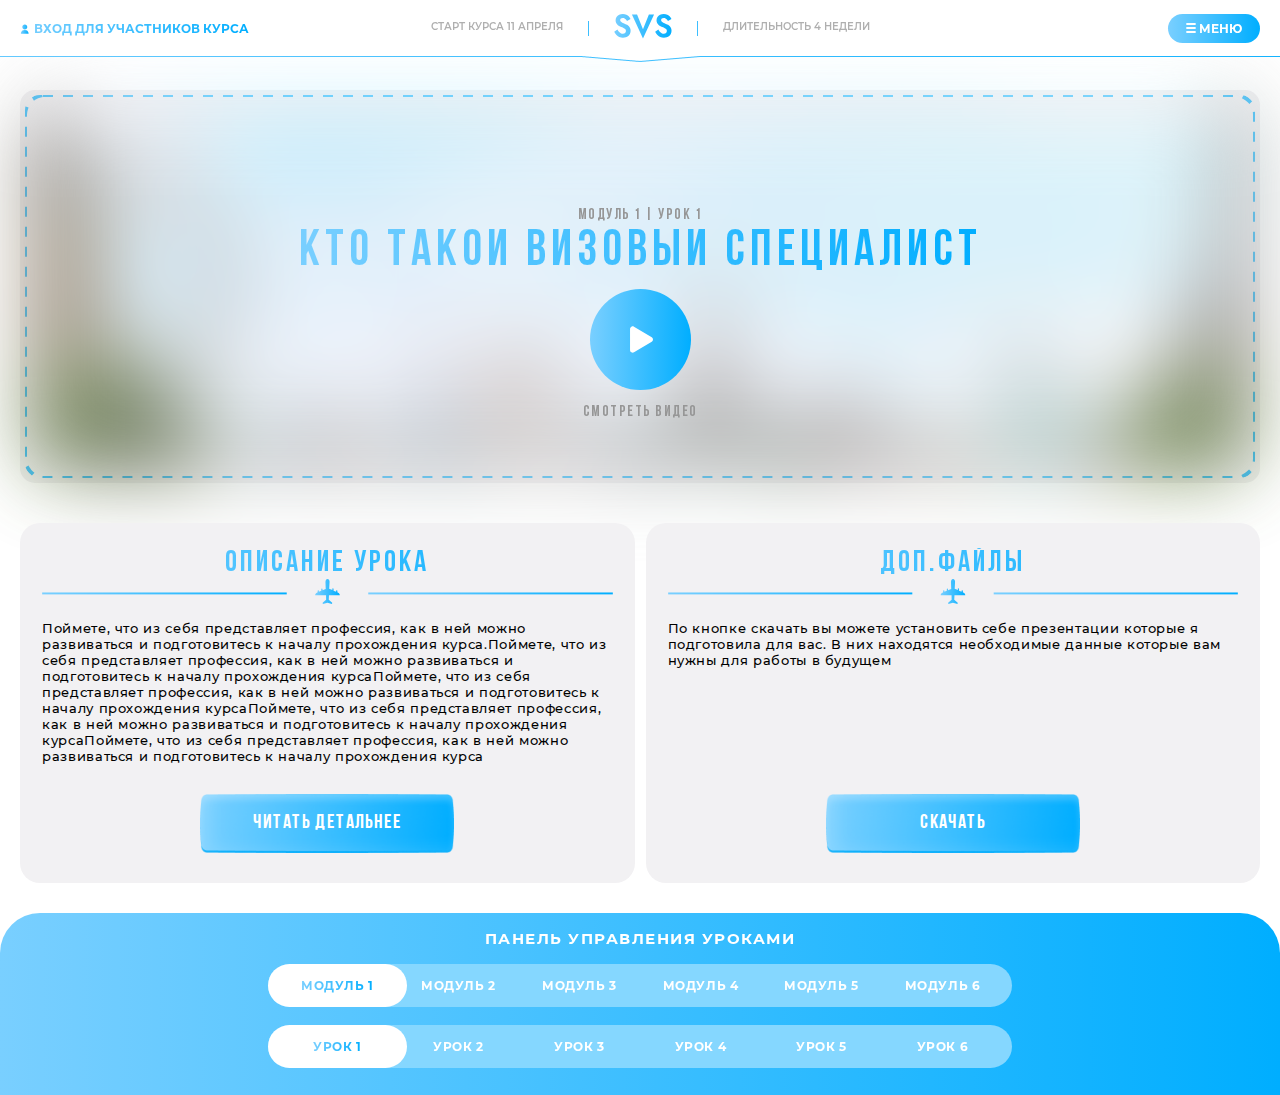
==== commit 85554156: "asdas" ====
--- a/course.html
+++ b/course.html
@@ -225,7 +225,7 @@
           <div class="course__inner">
             <div class="course__descr">
               <h4 class="popup__auth-title">ОПИСАНИЕ УРОКА</h4>
-              <img src="img/popup__lesson.png" alt="" class="popup__lessong-img">
+              <img src="img/course__descr-icon.svg" alt="" class="popup__lessong-img">
               <p class="popup__lesson-text">
                 Поймете, что из себя представляет профессия, как в ней можно развиваться и подготовитесь к началу прохождения курса.Поймете, что из себя представляет профессия, как в ней можно развиваться и подготовитесь к началу прохождения курсаПоймете, что из себя представляет профессия, как в ней можно развиваться и подготовитесь к началу прохождения курсаПоймете, что из себя представляет профессия, как в ней можно развиваться и подготовитесь к началу прохождения курсаПоймете, что из себя представляет профессия, как в ней можно развиваться и подготовитесь к началу прохождения курса              </p>
 
@@ -248,7 +248,7 @@
             </div>
             <div class="course__descr">
               <h4 class="popup__auth-title">ДОП.ФАЙЛЫ</h4>
-              <img src="img/popup__lesson.png" alt="" class="popup__lessong-img">
+              <img src="img/course__descr-icon.svg" alt="" class="popup__lessong-img">
               <p class="popup__lesson-text">
                 По кнопке скачать вы можете установить себе презентации которые я подготовила для вас. В них находятся необходимые данные которые вам нужны для работы в будущем
               </p>
@@ -260,7 +260,7 @@
             <div class="course__descr-inner">
               <div class="course__descr">
                 <h4 class="popup__auth-title">ОПИСАНИЕ УРОКА</h4>
-                <img src="img/popup__lesson.png" alt="" class="popup__lessong-img">
+                <img src="img/course__descr-icon.svg" alt="" class="popup__lessong-img">
                 <p class="popup__lesson-text">
                   Поймете, что из себя представляет профессия, как в ней можно развиваться и подготовитесь к началу прохождения курса.Поймете, что из себя представляет профессия, как в ней можно развиваться и подготовитесь к началу прохождения курсаПоймете, что из себя представляет профессия, как в ней можно развиваться и подготовитесь к началу прохождения курсаПоймете, что из себя представляет профессия, как в ней можно развиваться и подготовитесь к началу прохождения курсаПоймете, что из себя представляет профессия, как в ней можно развиваться и подготовитесь к началу прохождения курса              </p>
   
@@ -270,7 +270,7 @@
               </div>
               <div class="course__descr">
                 <h4 class="popup__auth-title">ДОП.ФАЙЛЫ</h4>
-                <img src="img/popup__lesson.png" alt="" class="popup__lessong-img">
+                <img src="img/course__descr-icon.svg" alt="" class="popup__lessong-img">
                 <p class="popup__lesson-text">
                   По кнопке скачать вы можете установить себе презентации которые я подготовила для вас. В них находятся необходимые данные которые вам нужны для работы в будущем
                 </p>
--- a/css/style.css
+++ b/css/style.css
@@ -140,7 +140,7 @@
 
   /*/ accent color /*/
 
-  background-image: linear-gradient(90deg, #79cfff 0%, #00aeff 100%);
+  background-image: linear-gradient(90deg, #79cfff 0%, #00aeff 100%) !important;
   color: transparent;
   -webkit-background-clip: text;
   background-clip: text;
@@ -160,6 +160,26 @@
   background: #fff;
   transition: .3s all ease;
   transform: translateY(-110%);
+  -webkit-transform: translateY(-110%);
+  -moz-transform: translateY(-110%);
+  -o-transform: translateY(-110%);
+  -ms-transform: translateY(-110%);
+}
+
+.header__menu, .popup__auth{
+  height: max-content;
+}
+
+.header__menu .container{
+  position: relative;
+  display: block;
+}
+
+.header__menu-back{
+  position: absolute;
+  bottom: -4px;
+  z-index: -2;
+  width: 100%;
 }
 
 /*/ popup-note /*/
@@ -167,6 +187,8 @@
 .popup__note{
   background: transparent;
   backdrop-filter: blur(50px);
+  -webkit-backdrop-filter: blur(50px);
+  
 }
 
 .popup__note .container{
@@ -241,6 +263,10 @@
   position: absolute;
   top: -14px;
   transform: translate(-50%, 0%);
+  -webkit-transform: translate(-50%, 0%);
+  -moz-transform: translate(-50%, 0%);
+  -o-transform: translate(-50%, 0%);
+  -ms-transform: translate(-50%, 0%);
   left: 50%;
   min-width: 205px;
   opacity: 0;
@@ -293,12 +319,24 @@
   top: 70px;
   right: 160px;
   transform: scale(-1, 1);
+  transform: scale(-1, 1);
+  -webkit-transform: scale(-1, 1);
+  -moz-transform: scale(-1, 1);
+  -o-transform: scale(-1, 1);
+  -ms-transform: scale(-1, 1);
 }
 
 .popup__auth .container{
   display: flex;align-items: center;
   flex-direction: column;
   padding-top: 30px;
+  padding-bottom: 30px;
+}
+
+.popup__auth .header__menu-back{
+  z-index: -1;
+  bottom: -5.5px;
+  height: calc(100% + 5.5px);
 }
 
 .popup__auth-form{
@@ -346,10 +384,16 @@
 
 .popup__auth-input::placeholder{
   position: absolute;
+  
   transition: .3s all ease;
   left: 50%;
   margin-bottom: -20px;
   transform: translate(-50%, 0%);
+  -webkit-transform: translate(-50%, 0%);
+  -moz-transform: translate(-50%, 0%);
+  -o-transform: translate(-50%, 0%);
+  -ms-transform: translate(-50%, 0%);
+
 }
 
 .popup__auth-btn{
@@ -363,6 +407,10 @@
   font-weight: bold;
   color: #fff;
   position: relative;
+
+  background-image: none !important;
+    border-radius: 20px !important;
+    background: linear-gradient(90deg, #79cfff 0%, #00aeff 100%) !important;
 }
 
 
@@ -375,6 +423,10 @@
   position: absolute;
   top: -14px;
   transform: translate(-50%, 0%);
+  -webkit-transform: translate(-50%, 0%);
+  -moz-transform: translate(-50%, 0%);
+  -o-transform: translate(-50%, 0%);
+  -ms-transform: translate(-50%, 0%);
   left: 50%;
   min-width: 160px;
   opacity: 0;
@@ -389,6 +441,11 @@
 .header__menu.active, .popup__auth.active, .popup__note.active, .popup__lesson.active{
   
   transform: translateY(0%);
+  transform: translateY(0%);
+  -webkit-transform: translateY(0%);
+  -moz-transform: translateY(0%);
+  -o-transform: translateY(0%);
+  -ms-transform: translateY(0%);
 }
 
 /*/ popup-auth /*/
@@ -413,6 +470,10 @@
   top: 40px;
   right: 160px;
   transform: scale(-1, 1);
+  -webkit-transform: scale(-1, 1);
+  -moz-transform: scale(-1, 1);
+  -o-transform: scale(-1, 1);
+  -ms-transform: scale(-1, 1);
 }
 
 .popup__auth.active ~ .header .header__list{
@@ -453,6 +514,7 @@
 .header__menu .container{
   max-width: 734px;
   padding-top: 27px;
+  padding-bottom: 31px;
 }
 
 .header__menu .footer__nav-link{
@@ -500,14 +562,18 @@
 }
 
 .header__menu-btn {
-  background: linear-gradient(90deg, #79cfff 0%, #00aeff 100%);
   font-size: 12px;
   font-weight: bold;
   color: #fff;
   padding: 7px 18px;
   font-family: "Montserrat", sans-serif;
-  border-radius: 20px;
+  
   cursor: pointer;
+  
+
+  border-radius: 20px !important; 
+
+  background: linear-gradient(90deg, #79cfff 0%, #00aeff 100%) !important;
 }
 
 .main{
@@ -595,20 +661,24 @@
   left: 51%;
   bottom: -54px;
   transform: translate(-50%, 0%);
+  -webkit-transform: translate(-50%, 0%);
+  -moz-transform: translate(-50%, 0%);
+  -o-transform: translate(-50%, 0%);
+  -ms-transform: translate(-50%, 0%);
   z-index: -3;
 }
 
 .welcome__btn {
   display: block;
   margin: 0 auto;
-  margin-top: 287px;
+  margin-top: 289px;
   font-size: 30px;
   letter-spacing: calc(30px / 20);
-  padding: 35px 100px;
+  padding: 37px 100px;
   color: #fff;
   text-align: center;
-  border-radius: 15px;
-  background-image: linear-gradient(90deg, #79cfff 0%, #00aeff 100%);
+  background-color: transparent;
+  background-image: url('../img/btn__big.png') !important;
   position: relative;
 }
 
@@ -701,6 +771,10 @@
   bottom: 10.5px;
   left: 50%;
   transform: translate(-50%, 0%);
+  -webkit-transform: translate(-50%, 0%);
+  -moz-transform: translate(-50%, 0%);
+  -o-transform: translate(-50%, 0%);
+  -ms-transform: translate(-50%, 0%);
   font-size: 22px;
   letter-spacing: calc(22px / 10);
 
@@ -733,10 +807,10 @@
 .for__btn {
   display: block;
   margin: 0 auto;
-  margin-top: 8px;
+  margin-top: 5px;
   font-size: 25px;
   letter-spacing: calc(25px / 20);
-  padding: 24px 77px;
+  padding: 25px 77px;
   color: #fff;
   text-align: center;
   border-radius: 10px;
@@ -841,9 +915,8 @@
 }
 
 .learn__border-box {
-  background: url("../img/border-box.png") no-repeat center;
-
-  background-size: 100% 100%;
+  background-image: url("data:image/svg+xml,%3csvg width='100%25' height='100%25' xmlns='http://www.w3.org/2000/svg'%3e%3crect width='100%25' height='100%25' fill='none' rx='20' ry='20' stroke='white' stroke-width='4' stroke-dasharray='6%2c 14' stroke-dashoffset='10' stroke-linecap='square'/%3e%3c/svg%3e");
+  border-radius: 20px;
   display: flex;
   align-items: center;
   height: 100%;
@@ -944,8 +1017,9 @@
 }
 
 .program__border-box {
-  background: url("../img/border-box-program.png") no-repeat center;
-  background-size: 100% 100%;
+  background-image: url("data:image/svg+xml,%3csvg width='100%25' height='100%25' xmlns='http://www.w3.org/2000/svg'%3e%3crect width='100%25' height='100%25' fill='none' rx='20' ry='20' stroke='%234DC4FBFF' stroke-width='4' stroke-dasharray='6%2c 14' stroke-dashoffset='0' stroke-linecap='square'/%3e%3c/svg%3e");
+ 
+  border-radius: 20px;
   display: flex;
   justify-content: space-between;
   height: 100%;
@@ -1064,11 +1138,19 @@
   position: absolute;
   top: -90px;
   left: 50%;
-  transform: translate(-50%, 0);
+  transform: translate(-50%, 0%);
+  -webkit-transform: translate(-50%, 0%);
+  -moz-transform: translate(-50%, 0%);
+  -o-transform: translate(-50%, 0%);
+  -ms-transform: translate(-50%, 0%);
 }
 
 .tariffs__item:last-child .tariffs__item-img {
   transform: scale(-1, 1) translate(-50%, 0);
+  -webkit-transform: scale(-1, 1) translate(-50%, 0);
+  -moz-transform: scale(-1, 1) translate(-50%, 0);
+  -o-transform: scale(-1, 1) translate(-50%, 0);
+  -ms-transform: scale(-1, 1) translate(-50%, 0);
   right: 50%;
   top: -70px;
   left: unset;
@@ -1176,7 +1258,7 @@
 
 .tariffs__btn {
   background: linear-gradient(90deg, #79cfff 0%, #00aeff 100%);
-  padding: 28px 74px 23px;
+  padding: 28px 76px 23px;
   font-weight: bold;
   font-size: 25px;
   letter-spacing: calc(25px / 20);
@@ -1281,6 +1363,10 @@
   bottom: 0px;
   left: 50%;
   transform: translate(-50%, 0%);
+  -webkit-transform: translate(-50%, 0%);
+  -moz-transform: translate(-50%, 0%);
+  -o-transform: translate(-50%, 0%);
+  -ms-transform: translate(-50%, 0%);
 }
 
 .about__content-img {
@@ -1291,6 +1377,10 @@
   left: calc(50% - 5px);
   width: 452px;
   transform: translate(-50%, 0%);
+  -webkit-transform: translate(-50%, 0%);
+  -moz-transform: translate(-50%, 0%);
+  -o-transform: translate(-50%, 0%);
+  -ms-transform: translate(-50%, 0%);
 }
 
 .about__content .welcome__btn {
@@ -1423,6 +1513,12 @@
 
 .header__btn-auth::before{
   content: unset;
+}
+
+button{
+  background-image: url('../img/btn__small.png') !important;
+  border-radius: 0px !important;
+  background-color: transparent !important;
 }
 
 button:hover::before,
@@ -1497,7 +1593,7 @@
   opacity: 0;
   background: linear-gradient(355deg, #fff 0%, #fff 100%);
   box-shadow: 13px -2px 22px rgba(255, 255, 255, 0.12) inset;
-  filter: blur(25px);
+  filter: blur(35px);
   background-size: 100% 100%;
   content: "";
   position: absolute;
@@ -1560,15 +1656,28 @@
   }
   .welcome__back-img {
     left: 51.7%;
-    bottom: -42px;
-  }
+    bottom: -6px;
+  }
+  .welcome::before{
+    background: url(../img/welcome__back-laptop.png);
+    top: -99px;
+
+    height: calc(100% + 100px);
+  }
+
   .welcome__btn {
     margin-top: 319px;
     font-size: 25px;
     letter-spacing: calc(25px / 19);
-    padding: 24px 72px;
+    padding: 26px 77px;
     border-radius: 10px;
-  }
+    background-size: 100% 100%;
+  }
+ 
+  .about__content .welcome__btn::after{
+    width: calc(100% + 0.5px);
+  }
+  
   .welcome__btn-back {
     width: 100%;
     height: 100%;
@@ -1576,6 +1685,9 @@
   h2 {
     font-size: 50px;
     letter-spacing: calc(50px / 10);
+  }
+  .for{
+    background-image: url('../img/for__back-laptop.png');
   }
   .for__toptitle {
     margin-top: 12px;
@@ -1607,9 +1719,7 @@
   .for__item:nth-child(2) {
     gap: 18px;
   }
-  .for__item:nth-child(2) .for__item-title {
-    bottom: 3.5px;
-  }
+
   .for__item:nth-child(4) {
     grid-column-start: 1;
     grid-column-end: 3;
@@ -1643,6 +1753,9 @@
   .for {
     padding-bottom: 53px;
   }
+  .learn{
+    background-image: url('../img/learn__back-laptop.png');
+  }
   .learn .for__title-img {
     width: 22px;
     height: 22px;
@@ -1690,9 +1803,14 @@
   .for__btn.learn__inner-btn {
     display: block;
     position: absolute;
-    bottom: 6px;
+    bottom: 9px;
+    padding: 24px 68px;
     left: 50%;
-    transform: translate(-50%, 0);
+    transform: translate(-50%, 0%);
+    -webkit-transform: translate(-50%, 0%);
+    -moz-transform: translate(-50%, 0%);
+    -o-transform: translate(-50%, 0%);
+    -ms-transform: translate(-50%, 0%);
   }
   .learn__inner-btn .for__btn-back {
     bottom: -2px;
@@ -1805,6 +1923,7 @@
     left: -15px;
     top: 7px;
   }
+  
 
   .tariffs {
     margin: 96px 0 85px;
@@ -1852,11 +1971,11 @@
   }
   .tariffs__btn {
     padding: 26px 66px 22px;
-
+    background-size: 100% 100%;
     font-size: 22px;
     letter-spacing: calc(22px / 20);
 
-    margin: 19px auto 0px;
+    margin: 22px auto 0px;
   }
   .tariffs__item:last-child .tariffs__item-img {
     width: 160px;
@@ -1899,7 +2018,7 @@
     min-height: 768px;
   }
   .about__content .welcome__btn {
-    bottom: 41px;
+    bottom: 37px;
   }
   .footer__inner-top {
     padding: 18px 0 33px;
@@ -1965,6 +2084,12 @@
     width: 100px;
     height: 90px;
     top: 107px;
+  }
+  button{
+    background-size: 100% 100%;
+  }
+  .footer__inner-top{
+    background-image: url('../img/footer__top-back--laptop.png');
   }
 }
 
@@ -2176,7 +2301,12 @@
   .about__content.mobile {
     position: unset;
     width: 100%;
+
     transform: unset;
+    -webkit-transform: unset;
+    -moz-transform: unset;
+    -o-transform: unset;
+    -ms-transform: unset;
     left: unset;
     position: relative;
     display: flex !important;
@@ -2187,7 +2317,12 @@
   }
   .about__content-img {
     position: unset;
+
     transform: unset;
+    -webkit-transform: unset;
+    -moz-transform: unset;
+    -o-transform: unset;
+    -ms-transform: unset;
     width: 384px;
 
     z-index: 0;
@@ -2325,7 +2460,7 @@
   .header__btn-auth {
     background: linear-gradient(90deg, #79cfff 0%, #00aeff 100%);
     padding: 7px 16px;
-    border-radius: 20px;
+    border-radius: 20px !important;
   }
   .header_btn-img {
     width: 12px;
@@ -2493,14 +2628,45 @@
   min-width: unset;
 }
 .program__border-box {
-  background: url(../img/border-box-program--mobile1.png) no-repeat center;
-  background-size: calc(100% - 10px) calc(100% - 10px);
-  background-position: 5px 5px;
-  
+  padding: 0;
+
   height: 100%;
   width: 100%;
-  padding: 0;
-}
+  position: relative;
+  background-image: none;
+}
+.program__item-descr{
+  position: relative;
+  z-index: 5;
+}
+.program__item-content{
+  position: relative;
+  z-index: 5;
+  overflow: hidden;
+}
+.program__border-box::after {
+  content: '';
+  position: absolute;
+  top:5px;
+  left: 5px;
+  width: calc(100% - 10px);
+  height: calc(100% - 10px);
+  background-image: url("data:image/svg+xml,%3csvg width='100%25' height='100%25' xmlns='http://www.w3.org/2000/svg'%3e%3crect width='100%25' height='100%25' fill='none' rx='20' ry='20' stroke='%234DC4FBFF' stroke-width='4' stroke-dasharray='6%2c 14' stroke-dashoffset='0' stroke-linecap='square'/%3e%3c/svg%3e");
+  border-radius: 20px;
+  z-index: 1;
+}
+.program__item-content::before {
+  content: '';
+  position: absolute;
+  bottom:5px;
+  left: 5px;
+  width: calc(100% - 10px);
+  height: 150%;
+  background-image: url("data:image/svg+xml,%3csvg width='100%25' height='100%25' xmlns='http://www.w3.org/2000/svg'%3e%3crect width='100%25' height='100%25' fill='none' rx='20' ry='20' stroke='white' stroke-width='4' stroke-dasharray='6%2c 14' stroke-dashoffset='0' stroke-linecap='square'/%3e%3c/svg%3e");  border-radius: 20px;
+  z-index: 0;
+  border-top: none;
+}
+
 .program__item-content{
   background: linear-gradient(90deg, #79cfff 0%, #00aeff 100%);
   border-radius: 20px;
@@ -2532,17 +2698,7 @@
   width: 100%;
   max-width: unset;
 }
-.program__item-content::before{
-  content: '';
-  width: calc(100% - 10px);
-  height: 133px;
-  background: url(../img/program__content-punktir--mobile.png) no-repeat;
-  background-size: calc(100% - 10px) calc(100% - 10px);
-  background-position: bottom;
-  position: absolute;
-  bottom: 5px;
-  left: 5px;
-}
+
 .program__descr-lesson{
   min-width: 69px;
   min-height: 25px;
--- a/css/course.css
+++ b/css/course.css
@@ -1,383 +1,381 @@
 /*/ popup__lesson /*/
 
-.popup__lesson .container{
+.popup__lesson .container {
+  display: flex;
+  flex-direction: column;
+  align-items: center;
+  padding-top: 30px;
+  padding-bottom: 47px;
+  height: 100%;
+  max-width: 1573px;
+}
+
+.popup__lesson-link {
+  display: flex;
+  align-items: center;
+  gap: 5px;
+  margin-top: auto;
+  padding: 17px 24px;
+  background: linear-gradient(90deg, #79cfff 0%, #00aeff 100%);
+  color: #fff;
+  border-radius: 40px;
+  line-height: normal;
+  font-weight: bold;
+  font-family: "Montserrat", sans-serif;
+  font-size: 10px;
+  position: relative;
+}
+
+.popup__lesson-link svg {
+  margin-top: -2px;
+}
+
+/*/ popup__lesson /*/
+
+.header__item-link:hover {
+  opacity: 0.7;
+}
+
+.main {
+  display: flex;
+  justify-content: center;
+  align-items: center;
+  height: calc(100svh - 232px);
+}
+
+.course {
+  display: flex;
+  justify-content: center;
+  align-items: center;
+}
+
+.course .container {
+  max-width: 1772px;
+}
+
+.course__inner {
+  display: flex;
+  gap: 40px;
+  position: relative;
+  z-index: 2;
+}
+
+.course__descr {
+  background: #f2f1f3;
+  padding: 25px 22px 30px;
+  border-radius: 20px;
+  display: flex;
+  position: relative;
+  z-index: -2;
+  flex-direction: column;
+}
+
+.popup__auth-title {
+  text-align: center;
+  font-size: 30px;
+  letter-spacing: calc(30px / 10);
+  font-family: "Bebas Neue", sans-serif;
+}
+
+.popup__lesson-text {
+  font-size: 13px;
+  font-weight: 500;
+  letter-spacing: calc(13px / 20);
+  font-family: "Montserrat", sans-serif;
+  margin-top: 16px;
+}
+
+.course__descr-btn {
+  display: block;
+  margin-top: auto;
+  background: transparent;
+  font-size: 20px;
+  font-weight: bold;
+  letter-spacing: calc(20px / 20);
+  padding: 19.5px 0;
+  color: #fff;
+  min-width: 254px;
+  border-radius: 15px;
+  align-self: center;
+  position: relative;
+  background-size: 100% 100%;
+}
+
+.course__content {
+  min-width: 963px;
+  height: 503px;
+  position: relative;
+  border-radius: 15px;
+}
+
+.course__content-inner {
+  position: absolute;
+
+  display: flex;
+  flex-direction: column;
+  justify-content: center;
+  align-items: center;
+  width: calc(100% - 10px);
+  height: calc(100% - 10px);
+  top: 5px;
+  left: 5px;
+  background: #f2f1f3;
+  border-radius: 15px;
+  z-index: 3;
+  opacity: 1;
+  z-index: 1;
+  transition: 0.3s all ease;
+  background-image: url("data:image/svg+xml,%3csvg width='100%25' height='100%25' xmlns='http://www.w3.org/2000/svg'%3e%3crect width='100%25' height='100%25' fill='none' rx='20' ry='20' stroke='%234DC4FBFF' stroke-width='4' stroke-dasharray='6%2c 14' stroke-dashoffset='0' stroke-linecap='square'/%3e%3c/svg%3e");
+}
+
+.course__content-inner::before {
+  content: "";
+  z-index: -1;
+  position: absolute;
+  top: 5px;
+  left: 5px;
+  width: calc(100% - 10px);
+  height: calc(100% - 10px);
+  background: url("../img/course__content-back.png") no-repeat;
+  background-size: 100% 100%;
+  filter: blur(40px);
+  opacity: 0.7;
+}
+
+.course__content-inner.unvisible {
+  opacity: 0;
+  z-index: -5;
+}
+
+.course__content-inner.unvisible ~ .course__content-video {
+  opacity: 1;
+}
+
+.course__content-video {
+  width: 100%;
+  height: 100%;
+  object-fit: cover;
+  border-radius: 15px;
+  cursor: pointer;
+  opacity: 0;
+  transition: 0.3s all ease;
+}
+
+.course__content {
+  background: #f2f1f3;
+}
+
+.course__content-toptitle {
+  font-size: 15px;
+  font-weight: bold;
+  letter-spacing: calc(15px / 10);
+  color: #969696;
+}
+
+.course__content-icon {
+  cursor: pointer;
+  margin: 76px 0px 15px;
+  transition: 0.3s all ease;
+}
+
+.course__content-icon:hover {
+  opacity: 0.7;
+}
+
+.course__content-title {
+  margin-top: 60px;
+  margin-bottom: -65px;
+}
+
+.course__content-toptitle {
+  margin-bottom: -55px;
+}
+
+.course__footer {
+  position: fixed;
+  bottom: 0px;
+  background: linear-gradient(90deg, #79cfff 0%, #00aeff 100%);
+  border-radius: 40px 40px 0px 0px;
+  width: 100%;
+  display: flex;
+  justify-content: center;
+  z-index: -5;
+  position: relative;
+  z-index: 5;
+}
+
+.course__footer-inner {
+  max-width: 832px;
+  padding: 18px 0 27px;
+  display: flex;
+  flex-direction: column;
+  gap: 18px;
+}
+
+.course__footer-title {
+  color: #fff;
+  font-size: 15px;
+  font-weight: bold;
+  font-family: "Montserrat", sans-serif;
+  letter-spacing: calc(15px / 10);
+  text-align: center;
+}
+
+.course__footer-btn {
+  padding: 14px 0px;
+  min-width: 139px;
+  background-image: unset !important;
+  border-radius: 40px !important;
+  background: transparent;
+  margin-right: -20px;
+}
+
+.course__footer-btn:last-child {
+  margin-right: 0px;
+}
+
+.course__footer-btns {
+  background: #85d7ff;
+  border-radius: 40px;
+}
+
+.course__footer-btn.active {
+  background: #fff !important;
+}
+
+.course__footer-btn.active .course__footer-text {
+  background-image: linear-gradient(90deg, #79cfff 0%, #00aeff 100%);
+  color: transparent;
+  -webkit-background-clip: text;
+  background-clip: text;
+}
+
+.course__footer-text {
+  color: #fff;
+  font-size: 12px;
+  font-weight: bold;
+  font-family: "Montserrat", sans-serif;
+  letter-spacing: calc(12px / 20);
+}
+
+.course__descr-inner {
+  display: none;
+}
+
+@media (max-width: 1750px) {
+  .course__descr {
+    display: none;
+  }
+  .course__inner {
+    flex-direction: column;
+    margin-bottom: 30px;
+  }
+  .course__descr-inner {
     display: flex;
+    gap: 11px;
+  }
+  .course__descr-inner .course__descr {
+    display: flex;
+    width: 100%;
     flex-direction: column;
-    align-items: center;
-    padding-top: 30px;
-    padding-bottom: 47px;
+    z-index: 2;
+    min-height: 320px;
+  }
+  .popup__lesson-text {
+    margin-bottom: 30px;
+  }
+
+  .main {
     height: 100%;
-    max-width: 1573px;
-}
-
-.popup__lesson-link{
-    display: flex;
-    align-items: center;
-    gap: 5px;
-    margin-top: auto;
-    padding: 17px 24px;
-    background: linear-gradient(90deg, #79cfff 0%, #00aeff 100%);
-    color: #fff;
-    border-radius: 40px;
-    line-height: normal;
-    font-weight: bold;
-    font-family: "Montserrat", sans-serif;
-    font-size: 10px;
+    margin-top: 90px;
+  }
+  .course__descr-btn {
+    z-index: 5;
+  }
+}
+
+@media (max-width: 1280px) {
+  .course__content {
+    min-width: unset;
+    width: 100%;
+    height: 393px;
+  }
+}
+
+@media (max-width: 1080px) {
+  .popup__lessong-img {
+    display: block;
+  }
+}
+
+@media (max-width: 813px) {
+  button::before {
+    content: unset;
+  }
+  .popup__lesson {
+    height: max-content;
+    transform: translateY(-200%);
+    -webkit-transform: translateY(-200%);
+    -moz-transform: translateY(-200%);
+    -o-transform: translateY(-200%);
+    -ms-transform: translateY(-200%);
+    position: absolute;
+  }
+  .course__descr-inner {
+    flex-direction: column;
+    gap: 30px;
+  }
+  .course__footer-btns {
+    display: none;
+  }
+  .course__footer-btn.active {
+    z-index: 5;
     position: relative;
-}
-
-.popup__lesson-link svg{
-    margin-top: -2px;
-}
-
-/*/ popup__lesson /*/
-
-.header__item-link:hover{
-    opacity: 0.7;
-}
-
-.main{
-    display: flex;
-    justify-content: center;
-    align-items: center;
-    height: calc(100svh - 232px);
-}
-
-.course{
-    display: flex;
-    justify-content: center;
-    align-items: center;
-}
-
-.course .container{
-    max-width: 1772px;
-}
-
-.course__inner{
-    display: flex;
-    gap: 40px;
-    position: relative;
-    z-index: 2;
-}
-
-
-.course__descr{
-    background: #F2F1F3;
-    padding: 25px 22px 30px;
     border-radius: 20px;
-    display: flex;
-    position: relative;
-    z-index: -2;
-    flex-direction: column;
-}
-
-.popup__auth-title{
-    text-align: center;
+  }
+  .swiper-slide.active,
+  .swiper-slide-active {
+    z-index: 5;
+  }
+  .course__footer-btn {
+    width: 100%;
+    background: #85d7ff;
+    border-radius: 0px;
+    transition: 0.3s color ease;
+  }
+  .swiper-slide:first-child .course__footer-btn {
+    border-radius: 20px 0px 0px 20px;
+  }
+  .swiper-slide:last-child .course__footer-btn {
+    border-radius: 0px 20px 20px 0px;
+  }
+  .swiper-footer1,
+  .swiper-footer2 {
+    width: 100%;
+    border-radius: 20px;
+  }
+  .swiper-footer1 .swiper-slide,
+  .swiper-footer2 .swiper-slide {
+    margin-right: -20px;
+  }
+  .course__footer {
+    justify-content: unset;
+    border-radius: 15px 15px 0px 0px;
+  }
+  .course__footer .container {
+    width: 100%;
+  }
+  .course__content-title {
     font-size: 30px;
     letter-spacing: calc(30px / 10);
-    font-family: "Bebas Neue", sans-serif;
-}
-
-.popup__lesson-text{
+    padding: 0 5px;
+    text-align: center;
+  }
+  .course__content-icon {
+    width: 80px;
+  }
+  .course__content-toptitle {
     font-size: 13px;
-    font-weight: 500;
-    letter-spacing: calc(13px / 20);
-    font-family: "Montserrat", sans-serif;
-    margin-top: 16px;
-}
-
-.course__descr-btn{
-    display: block;
-    margin-top: auto;
-    background: linear-gradient(90deg, #79cfff 0%, #00aeff 100%);
-    font-size: 20px;
-    font-weight: bold;
-    letter-spacing: calc(20px / 20);
-    padding: 22px 0;
-    color: #fff;
-    min-width: 254px;
-    border-radius: 15px;
-    align-self: center;
-    position: relative;
-}
-
-.course__descr-btn::after{
-    background: linear-gradient(90deg, #00ABFC 63%, #B9D6E6 100%);
-    content: '';
-    position: absolute;
-    width: 100%;
-    bottom: -2.2px;
-    height: 50px;
-    left: 0px;
-    border-radius: 15px;
-    z-index:-1;
-}
-
-.course__content{
-    min-width: 963px;
-    height: 503px;
-    position: relative;
-    border-radius: 15px;
-}
-
-.course__content-inner{
-    position: absolute;
- 
-    display: flex;
-    flex-direction: column;
-    justify-content: center;
-    align-items: center;
-    width: calc(100% + 4px);
-    height: calc(100% + 4px);
-    top: 0px;
-    left: -2px;
-    background: #F2F1F3;
-    border-radius: 15px;
-    z-index: 3;
-    opacity: 1;
-    z-index: 1;
-    transition: .3s all ease;
-}
-
-.course__content-inner::before{
-    content: '';
-    z-index: -1;
-    position: absolute;
-    top: 5px;
-    left: 5px;
-    width: calc(100% - 10px);
-    height: calc(100% - 10px);
-    background: url('../img/course__content-back.png') no-repeat;
-    background-size: 100% 100%;
-}
-
-.course__content-inner.unvisible{
-    opacity: 0;
-    z-index: -5;
-}
-
-.course__content-video{
-    width: 100%;
-    height: 100%;
-    object-fit: cover;
-    border-radius: 15px;
-    cursor: pointer;
-}
-
-
-
-.course__content-toptitle{
-    font-size: 15px;
-    font-weight: bold;
-    letter-spacing: calc(15px / 10);
-    color: #969696;
-}
-
-
-
-.course__content-icon{
-    cursor: pointer;
-    margin: 76px 0px 15px;
-    transition: .3s all ease;
-}
-
-.course__content-icon:hover{
-    opacity: 0.7;
-}
-
-.course__content-title{
-    margin-top: 60px;
-    margin-bottom: -65px;
-}
-
-.course__content-toptitle{
-    margin-bottom: -55px;
-}
-
-.course__footer{
-    position: fixed;
-    bottom: 0px;
-    background: linear-gradient(90deg, #79cfff 0%, #00aeff 100%);
-    border-radius: 40px 40px 0px 0px;
-    width: 100%;
-    display: flex;
-    justify-content: center;
-    z-index: -5;
-    position: relative;
-    z-index: 5;
-}
-
-.course__footer-inner{
-    max-width: 832px;
-    padding: 18px 0 27px;
-    display: flex;
-    flex-direction: column;
-    gap: 18px;
-}
-
-.course__footer-title{
-    color: #fff;
-    font-size: 15px;
-    font-weight: bold;
-    font-family: "Montserrat", sans-serif;
-    letter-spacing: calc(15px / 10);
-    text-align: center;
-   
-}
-
-.course__footer-btn{
-    padding: 14px 0px;
-    min-width: 139px;
-    border-radius: 40px;
-    background: transparent;
-    margin-right: -20px;
-}
-
-.course__footer-btn:last-child{
-    margin-right: 0px;
-}
-
-.course__footer-btns{
-    background: #85D7FF;
-    border-radius: 40px;
-}
-
-.course__footer-btn.active{
-    background: #fff;
-
-}
-
-.course__footer-btn.active .course__footer-text{
-    background-image: linear-gradient(90deg, #79cfff 0%, #00aeff 100%);
-    color: transparent;
-    -webkit-background-clip: text;
-    background-clip: text;
-}
-
-.course__footer-text{
-    color: #fff;
-    font-size: 12px;
-    font-weight: bold;
-    font-family: "Montserrat", sans-serif;
-    letter-spacing: calc(12px / 20);
-}
-
-.course__descr-inner{
-    display: none;
-}
-
-@media (max-width: 1750px) {
-    .course__descr{
-        display: none;
-    }
-    .course__inner{
-        flex-direction: column;
-        margin-bottom: 30px;
-    }
-    .course__descr-inner{
-        display: flex;
-        gap: 11px;
-    }
-    .course__descr-inner .course__descr{
-        display: flex;
-        width: 100%;
-        flex-direction: column;
-        z-index: 2;
-        min-height: 320px;
-    }
-    .popup__lesson-text{
-        margin-bottom: 30px;
-    }
-    .popup__lessong-img{
-        display: none;
-    }
-    .main{
-        height: 100%;
-        margin-top: 90px;
-    }
-    .course__descr-btn{
-        z-index: 5;
-    }
-}
-
-@media (max-width: 1280px) {
-    .course__content{
-        min-width: unset;
-        width: 100%;
-        height: 393px;
-    }
-  
-}
-
-@media (max-width: 1080px) {
-    .popup__lessong-img{
-        display: block;
-    }
-}
-
-@media (max-width: 813px) {
-    button::before{
-        content: unset;
-    }
-    .popup__lesson{
-        height: max-content;
-        transform: translateY(-200%);
-        position: absolute;
-    }
-    .course__descr-inner{
-        flex-direction: column;
-        gap: 30px;
-    }
-    .course__footer-btns{
-        display: none;
-    }
-    .course__footer-btn.active{
-        z-index: 5;
-        position: relative;
-        border-radius: 20px;
-    }
-    .swiper-slide.active, .swiper-slide-active{
-        z-index: 5;
-    }
-    .course__footer-btn{
-        width: 100%;
-        background: #85D7FF;
-        border-radius: 0px;
-        transition: .3s color ease;
-    }
-    .swiper-slide:first-child .course__footer-btn{
-        border-radius: 20px 0px 0px 20px;
-    }
-    .swiper-slide:last-child .course__footer-btn{
-        border-radius: 0px 20px 20px 0px;
-    }
-    .swiper-footer1 ,  .swiper-footer2 {
-      
-        width: 100%;
-        border-radius: 20px;
-    }
-    .swiper-footer1 .swiper-slide, .swiper-footer2 .swiper-slide{
-        margin-right: -20px;
-    }
-    .course__footer{
-        justify-content: unset;
-        border-radius: 15px 15px 0px 0px;
-    }
-    .course__footer .container{
-        width: 100%;
-    }
-    .course__content-title{
-        font-size: 30px;
-        letter-spacing: calc(30px / 10);
-        padding: 0 5px;
-        text-align: center;
-    }
-    .course__content-icon{
-        width: 80px;
-    }
-    .course__content-toptitle{
-        font-size: 13px;
-        letter-spacing: calc(13px / 10);
-    }
-    
-}+    letter-spacing: calc(13px / 10);
+  }
+}
